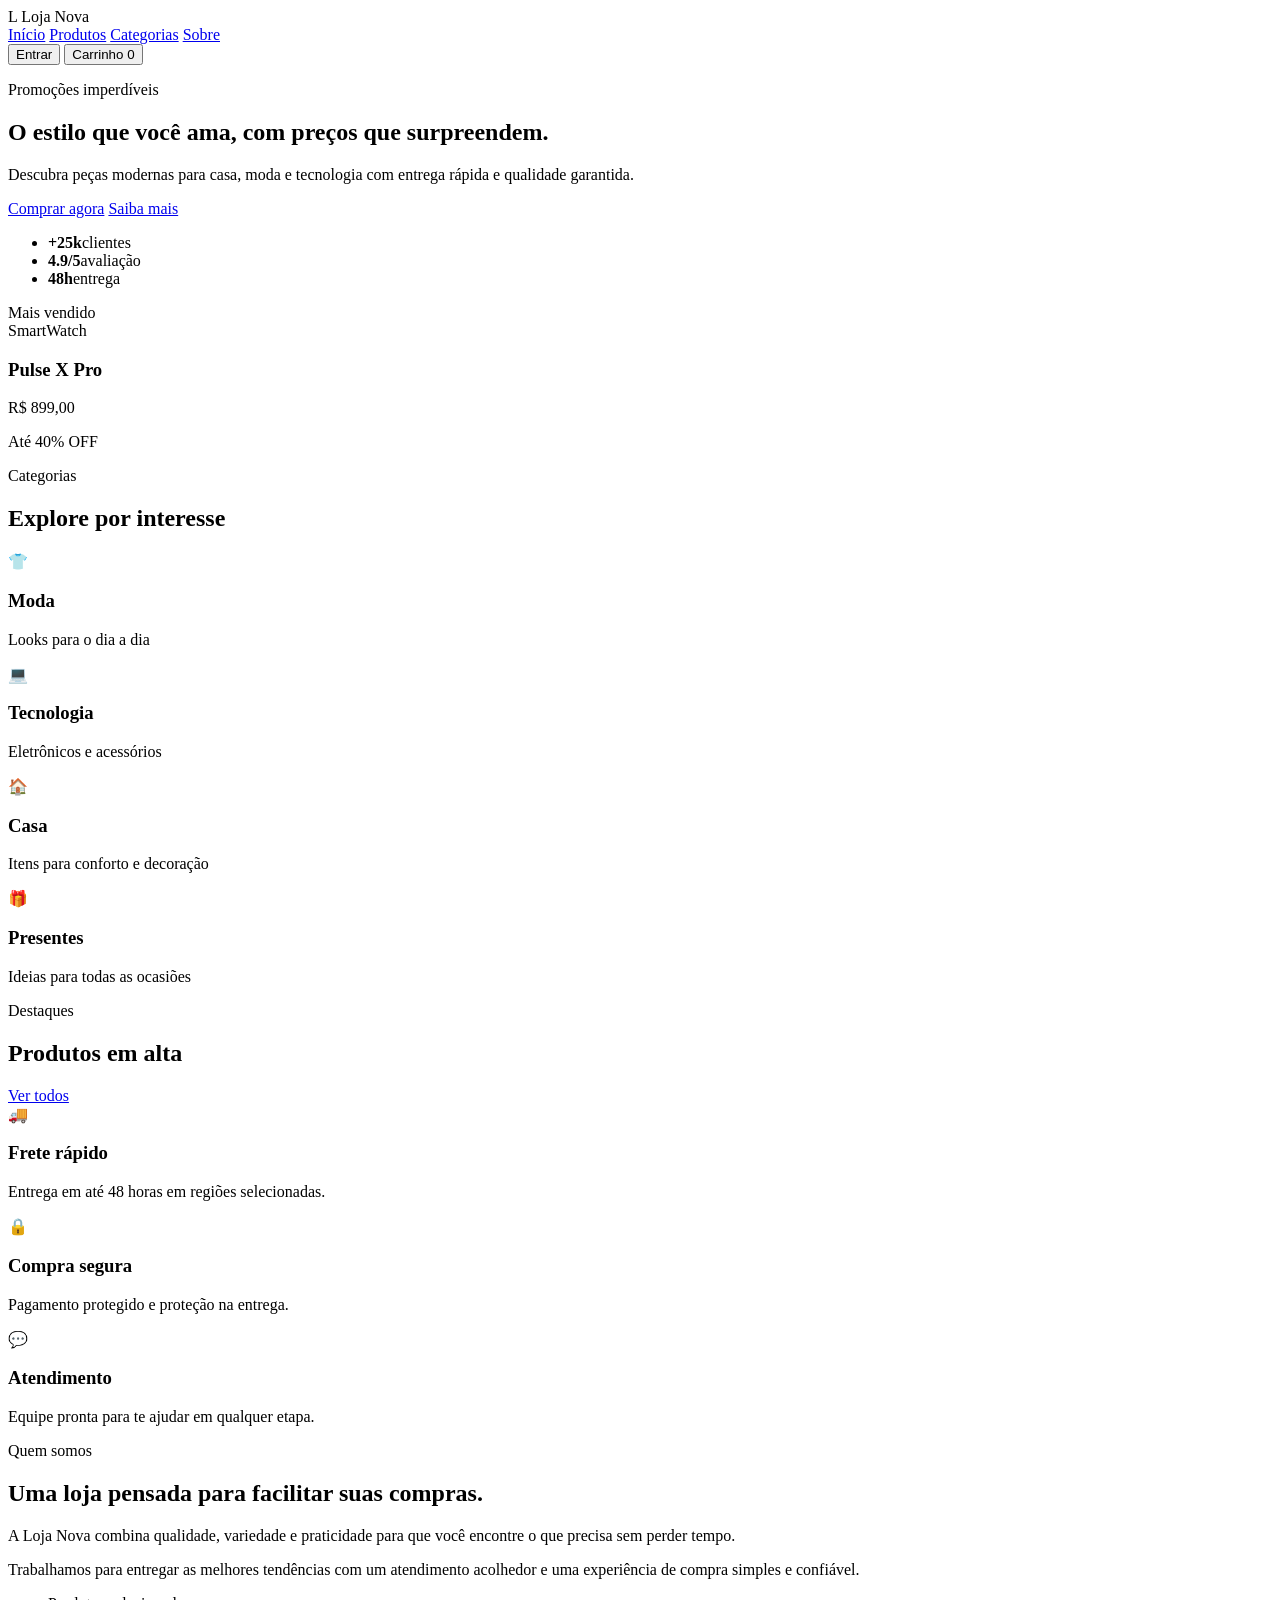
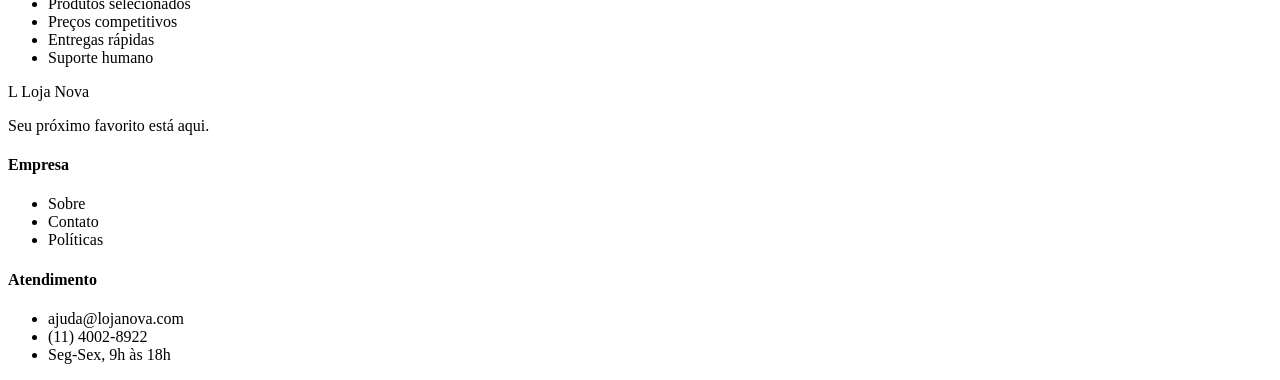
==== index.html @ ff7608ca "Create landing page for the e-commerce store" ====
<!DOCTYPE html>
<html lang="pt-BR">
  <head>
    <meta charset="UTF-8" />
    <meta name="viewport" content="width=device-width, initial-scale=1.0" />
    <title>Loja Nova | Seu estilo, sua escolha</title>
    <meta
      name="description"
      content="Loja Nova: descobertas modernas em moda, tecnologia e casa com entregas rápidas."
    />
    <link rel="preconnect" href="https://fonts.googleapis.com" />
    <link rel="preconnect" href="https://fonts.gstatic.com" crossorigin />
    <link
      href="https://fonts.googleapis.com/css2?family=Inter:wght@400;500;600;700;800&display=swap"
      rel="stylesheet"
    />
    <link rel="stylesheet" href="styles.css" />
  </head>
  <body>
    <header class="topbar">
      <div class="container nav">
        <div class="brand">
          <span class="brand-mark">L</span>
          <span>Loja Nova</span>
        </div>

        <nav class="menu" aria-label="Navegação principal">
          <a href="#inicio">Início</a>
          <a href="#produtos">Produtos</a>
          <a href="#categorias">Categorias</a>
          <a href="#sobre">Sobre</a>
        </nav>

        <div class="actions">
          <button class="ghost-btn">Entrar</button>
          <button class="cart-btn" aria-label="Carrinho de compras">
            Carrinho <span id="cart-count">0</span>
          </button>
        </div>
      </div>
    </header>

    <main>
      <section id="inicio" class="hero">
        <div class="container hero-grid">
          <div class="hero-copy">
            <p class="eyebrow">Promoções imperdíveis</p>
            <h1>O estilo que você ama, com preços que surpreendem.</h1>
            <p class="subtitle">
              Descubra peças modernas para casa, moda e tecnologia com entrega rápida e
              qualidade garantida.
            </p>
            <div class="hero-actions">
              <a class="primary-btn" href="#produtos">Comprar agora</a>
              <a class="secondary-btn" href="#sobre">Saiba mais</a>
            </div>
            <ul class="hero-stats" aria-label="Estatísticas da loja">
              <li><strong>+25k</strong><span>clientes</span></li>
              <li><strong>4.9/5</strong><span>avaliação</span></li>
              <li><strong>48h</strong><span>entrega</span></li>
            </ul>
          </div>

          <div class="hero-visual" aria-label="Produtos em destaque">
            <div class="product-tag tag-top">Mais vendido</div>
            <div class="showcase-card large">
              <div class="product-badge">SmartWatch</div>
              <h3>Pulse X Pro</h3>
              <p>R$ 899,00</p>
            </div>
            <div class="showcase-card small">
              <div class="mini-card">
                <span>Até 40% OFF</span>
              </div>
            </div>
          </div>
        </div>
      </section>

      <section id="categorias" class="categories">
        <div class="container">
          <div class="section-head">
            <p class="eyebrow">Categorias</p>
            <h2>Explore por interesse</h2>
          </div>

          <div class="category-grid">
            <article class="category-item">
              <span class="emoji">👕</span>
              <h3>Moda</h3>
              <p>Looks para o dia a dia</p>
            </article>
            <article class="category-item">
              <span class="emoji">💻</span>
              <h3>Tecnologia</h3>
              <p>Eletrônicos e acessórios</p>
            </article>
            <article class="category-item">
              <span class="emoji">🏠</span>
              <h3>Casa</h3>
              <p>Itens para conforto e decoração</p>
            </article>
            <article class="category-item">
              <span class="emoji">🎁</span>
              <h3>Presentes</h3>
              <p>Ideias para todas as ocasiões</p>
            </article>
          </div>
        </div>
      </section>

      <section id="produtos" class="products">
        <div class="container">
          <div class="section-head row">
            <div>
              <p class="eyebrow">Destaques</p>
              <h2>Produtos em alta</h2>
            </div>
            <a href="#" class="text-link">Ver todos</a>
          </div>

          <div id="product-list" class="product-grid" aria-live="polite"></div>
        </div>
      </section>

      <section class="benefits">
        <div class="container benefit-grid">
          <div class="benefit-box">
            <span>🚚</span>
            <h3>Frete rápido</h3>
            <p>Entrega em até 48 horas em regiões selecionadas.</p>
          </div>
          <div class="benefit-box">
            <span>🔒</span>
            <h3>Compra segura</h3>
            <p>Pagamento protegido e proteção na entrega.</p>
          </div>
          <div class="benefit-box">
            <span>💬</span>
            <h3>Atendimento</h3>
            <p>Equipe pronta para te ajudar em qualquer etapa.</p>
          </div>
        </div>
      </section>

      <section id="sobre" class="about">
        <div class="container about-grid">
          <div class="about-copy">
            <p class="eyebrow">Quem somos</p>
            <h2>Uma loja pensada para facilitar suas compras.</h2>
            <p>
              A Loja Nova combina qualidade, variedade e praticidade para que você encontre o
              que precisa sem perder tempo.
            </p>
            <p>
              Trabalhamos para entregar as melhores tendências com um atendimento acolhedor e
              uma experiência de compra simples e confiável.
            </p>
          </div>

          <div class="about-panel">
            <ul>
              <li>Produtos selecionados</li>
              <li>Preços competitivos</li>
              <li>Entregas rápidas</li>
              <li>Suporte humano</li>
            </ul>
          </div>
        </div>
      </section>
    </main>

    <footer class="footer">
      <div class="container footer-grid">
        <div>
          <div class="brand footer-brand">
            <span class="brand-mark">L</span>
            <span>Loja Nova</span>
          </div>
          <p>Seu próximo favorito está aqui.</p>
        </div>

        <div>
          <h4>Empresa</h4>
          <ul>
            <li>Sobre</li>
            <li>Contato</li>
            <li>Políticas</li>
          </ul>
        </div>

        <div>
          <h4>Atendimento</h4>
          <ul>
            <li>ajuda@lojanova.com</li>
            <li>(11) 4002-8922</li>
            <li>Seg-Sex, 9h às 18h</li>
          </ul>
        </div>
      </div>
    </footer>

    <script src="script.js"></script>
  </body>
</html>
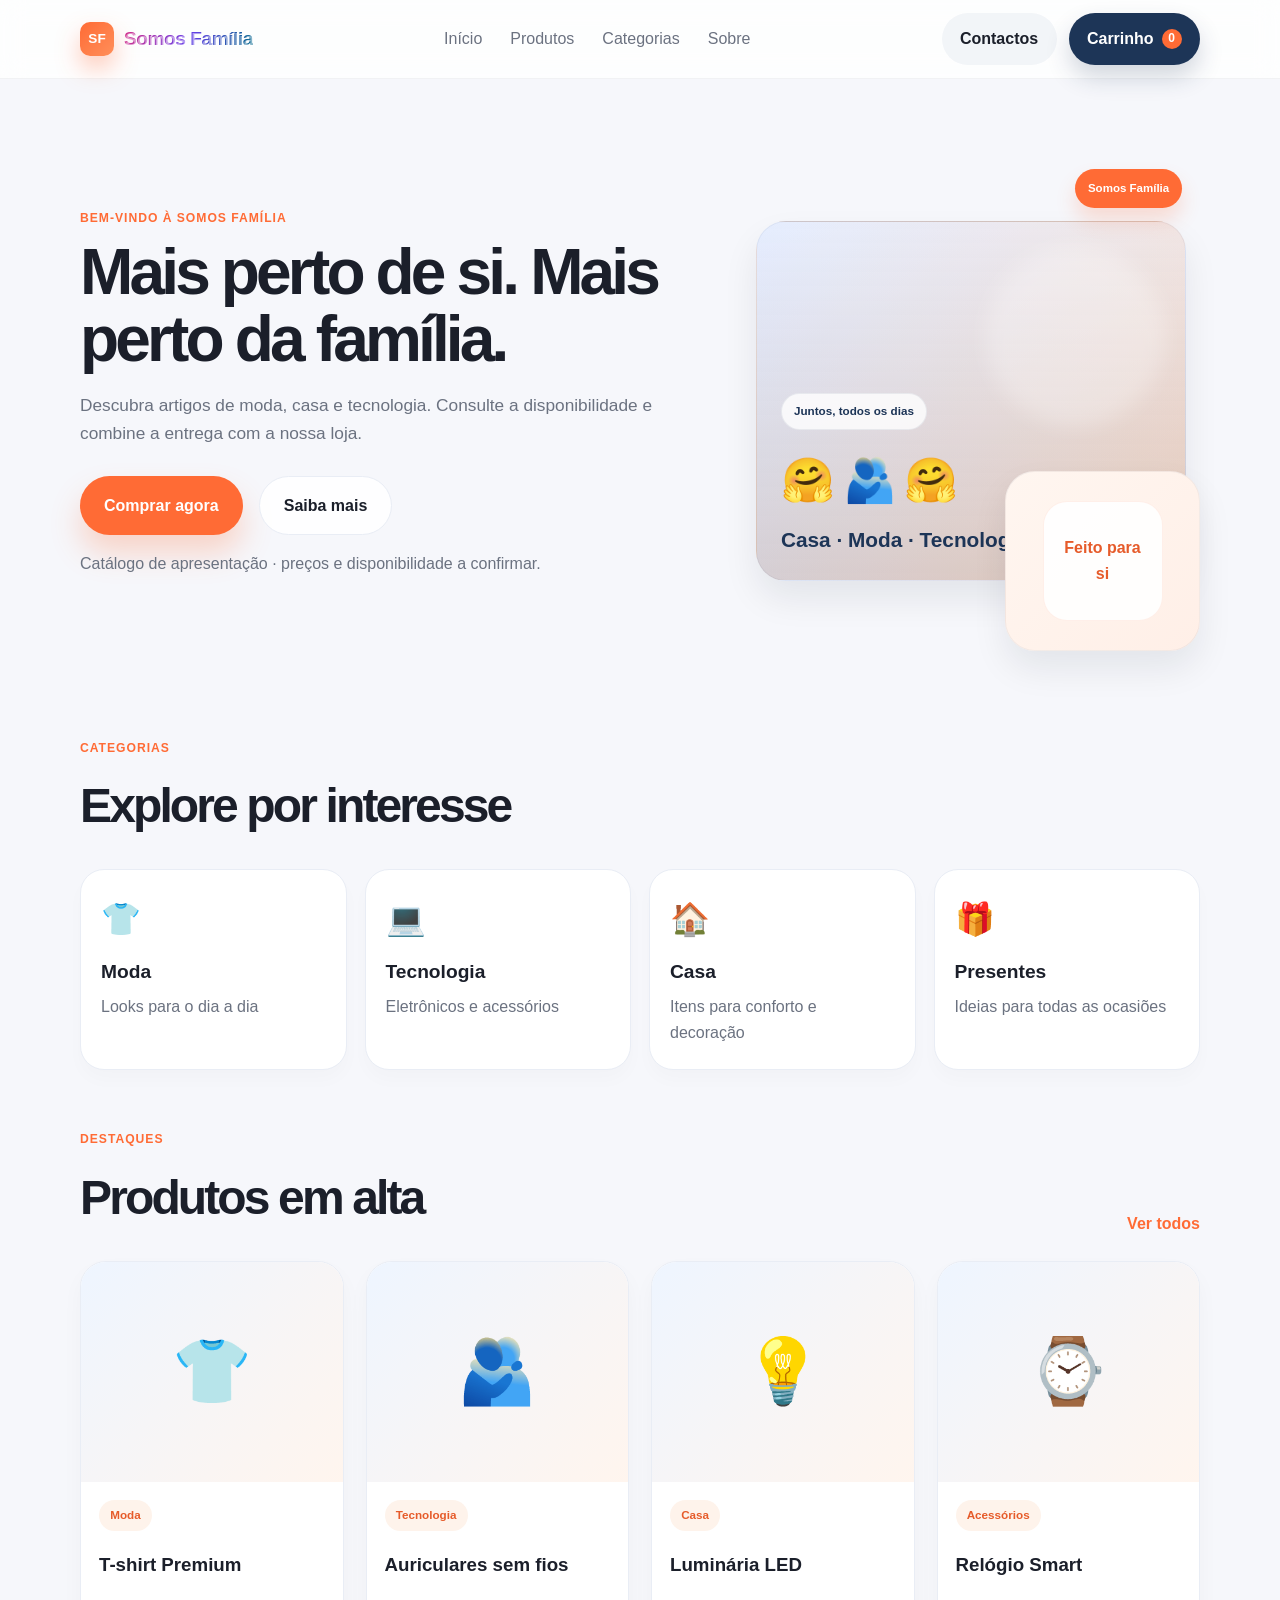
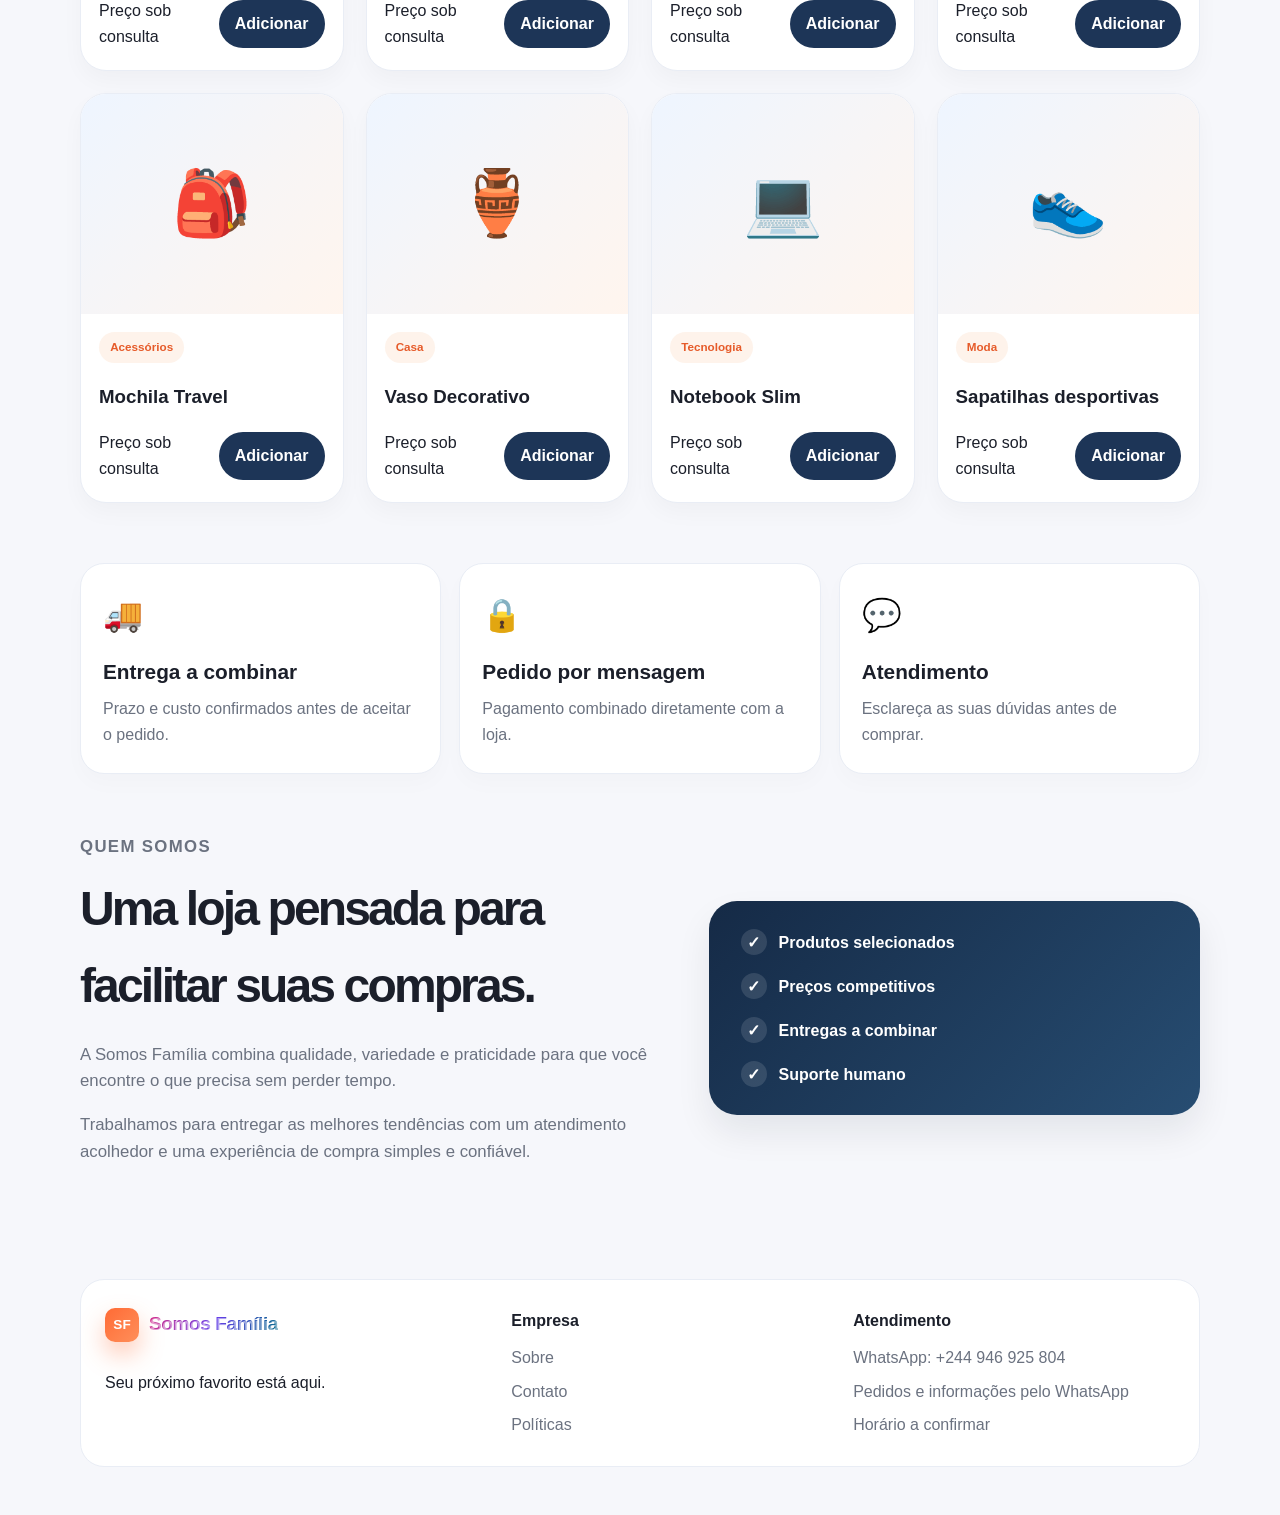
==== commit d61bf657: "Add files via upload" ====
--- a/index.html
+++ b/index.html
@@ -1,12 +1,12 @@
 <!DOCTYPE html>
-<html lang="pt-BR">
+<html lang="pt-AO">
   <head>
     <meta charset="UTF-8" />
     <meta name="viewport" content="width=device-width, initial-scale=1.0" />
-    <title>Loja Nova | Seu estilo, sua escolha</title>
+    <title>Somos Família | Seu estilo, sua escolha</title>
     <meta
       name="description"
-      content="Loja Nova: descobertas modernas em moda, tecnologia e casa com entregas rápidas."
+      content="Somos Família: descobertas modernas em moda, tecnologia e casa com entregas rápidas."
     />
     <link rel="preconnect" href="https://fonts.googleapis.com" />
     <link rel="preconnect" href="https://fonts.gstatic.com" crossorigin />
@@ -20,8 +20,8 @@
     <header class="topbar">
       <div class="container nav">
         <div class="brand">
-          <span class="brand-mark">L</span>
-          <span>Loja Nova</span>
+          <span class="brand-mark">SF</span>
+          <span>Somos Família</span>
         </div>
 
         <nav class="menu" aria-label="Navegação principal">
@@ -32,10 +32,10 @@
         </nav>
 
         <div class="actions">
-          <button class="ghost-btn">Entrar</button>
-          <button class="cart-btn" aria-label="Carrinho de compras">
+          <a class="ghost-btn" href="index.html#sobre">Contactos</a>
+          <a href="cart.html" class="cart-btn" aria-label="Carrinho de compras">
             Carrinho <span id="cart-count">0</span>
-          </button>
+          </a>
         </div>
       </div>
     </header>
@@ -44,33 +44,28 @@
       <section id="inicio" class="hero">
         <div class="container hero-grid">
           <div class="hero-copy">
-            <p class="eyebrow">Promoções imperdíveis</p>
-            <h1>O estilo que você ama, com preços que surpreendem.</h1>
+            <p class="eyebrow">Bem-vindo à Somos Família</p>
+            <h1>Mais perto de si. Mais perto da família.</h1>
             <p class="subtitle">
-              Descubra peças modernas para casa, moda e tecnologia com entrega rápida e
-              qualidade garantida.
+              Descubra artigos de moda, casa e tecnologia. Consulte a disponibilidade e combine a entrega com a nossa loja.
             </p>
             <div class="hero-actions">
               <a class="primary-btn" href="#produtos">Comprar agora</a>
               <a class="secondary-btn" href="#sobre">Saiba mais</a>
             </div>
-            <ul class="hero-stats" aria-label="Estatísticas da loja">
-              <li><strong>+25k</strong><span>clientes</span></li>
-              <li><strong>4.9/5</strong><span>avaliação</span></li>
-              <li><strong>48h</strong><span>entrega</span></li>
-            </ul>
+            <p class="catalog-note">Catálogo de apresentação · preços e disponibilidade a confirmar.</p>
           </div>
 
           <div class="hero-visual" aria-label="Produtos em destaque">
-            <div class="product-tag tag-top">Mais vendido</div>
+            <div class="product-tag tag-top">Somos Família</div>
             <div class="showcase-card large">
-              <div class="product-badge">SmartWatch</div>
-              <h3>Pulse X Pro</h3>
-              <p>R$ 899,00</p>
+              <div class="product-badge">Juntos, todos os dias</div>
+              <h3>🤗 🫂 🤗</h3>
+              <p>Casa · Moda · Tecnologia</p>
             </div>
             <div class="showcase-card small">
               <div class="mini-card">
-                <span>Até 40% OFF</span>
+                <span>Feito para si</span>
               </div>
             </div>
           </div>
@@ -116,7 +111,7 @@
               <p class="eyebrow">Destaques</p>
               <h2>Produtos em alta</h2>
             </div>
-            <a href="#" class="text-link">Ver todos</a>
+            <a href="#produtos" class="text-link">Ver todos</a>
           </div>
 
           <div id="product-list" class="product-grid" aria-live="polite"></div>
@@ -127,18 +122,18 @@
         <div class="container benefit-grid">
           <div class="benefit-box">
             <span>🚚</span>
-            <h3>Frete rápido</h3>
-            <p>Entrega em até 48 horas em regiões selecionadas.</p>
+            <h3>Entrega a combinar</h3>
+            <p>Prazo e custo confirmados antes de aceitar o pedido.</p>
           </div>
           <div class="benefit-box">
             <span>🔒</span>
-            <h3>Compra segura</h3>
-            <p>Pagamento protegido e proteção na entrega.</p>
+            <h3>Pedido por mensagem</h3>
+            <p>Pagamento combinado diretamente com a loja.</p>
           </div>
           <div class="benefit-box">
             <span>💬</span>
             <h3>Atendimento</h3>
-            <p>Equipe pronta para te ajudar em qualquer etapa.</p>
+            <p>Esclareça as suas dúvidas antes de comprar.</p>
           </div>
         </div>
       </section>
@@ -149,7 +144,7 @@
             <p class="eyebrow">Quem somos</p>
             <h2>Uma loja pensada para facilitar suas compras.</h2>
             <p>
-              A Loja Nova combina qualidade, variedade e praticidade para que você encontre o
+              A Somos Família combina qualidade, variedade e praticidade para que você encontre o
               que precisa sem perder tempo.
             </p>
             <p>
@@ -162,7 +157,7 @@
             <ul>
               <li>Produtos selecionados</li>
               <li>Preços competitivos</li>
-              <li>Entregas rápidas</li>
+              <li>Entregas a combinar</li>
               <li>Suporte humano</li>
             </ul>
           </div>
@@ -174,8 +169,8 @@
       <div class="container footer-grid">
         <div>
           <div class="brand footer-brand">
-            <span class="brand-mark">L</span>
-            <span>Loja Nova</span>
+            <span class="brand-mark">SF</span>
+            <span>Somos Família</span>
           </div>
           <p>Seu próximo favorito está aqui.</p>
         </div>
@@ -192,14 +187,15 @@
         <div>
           <h4>Atendimento</h4>
           <ul>
-            <li>ajuda@lojanova.com</li>
-            <li>(11) 4002-8922</li>
-            <li>Seg-Sex, 9h às 18h</li>
+            <li><a href="https://wa.me/244946925804" target="_blank" rel="noopener">WhatsApp: +244 946 925 804</a></li>
+            <li>Pedidos e informações pelo WhatsApp</li>
+            <li>Horário a confirmar</li>
           </ul>
         </div>
       </div>
     </footer>
 
+    <script src="catalog.js"></script><script src="store.js"></script>
     <script src="script.js"></script>
   </body>
 </html>
--- a/styles.css
+++ b/styles.css
@@ -0,0 +1,886 @@
+:root {
+  --bg: #f6f7fb;
+  --bg-strong: #fff;
+  --primary: #ff6b35;
+  --primary-dark: #e65b2a;
+  --accent: #1d3557;
+  --accent-soft: #2a4d73;
+  --text: #1b1f2a;
+  --muted: #6b7280;
+  --line: #e9edf5;
+  --shadow: 0 18px 35px rgba(17, 24, 39, 0.08);
+}
+
+* {
+  box-sizing: border-box;
+}
+
+html {
+  scroll-behavior: smooth;
+}
+
+body {
+  margin: 0;
+  font-family: "Inter", sans-serif;
+  background: var(--bg);
+  color: var(--text);
+  line-height: 1.6;
+}
+
+a {
+  text-decoration: none;
+  color: inherit;
+}
+
+img {
+  max-width: 100%;
+  display: block;
+}
+
+button {
+  font: inherit;
+  cursor: pointer;
+}
+
+.container {
+  width: min(1120px, calc(100% - 32px));
+  margin: 0 auto;
+}
+
+.topbar {
+  position: sticky;
+  top: 0;
+  z-index: 20;
+  background: rgba(255, 255, 255, 0.8);
+  backdrop-filter: blur(12px);
+  border-bottom: 1px solid rgba(17, 24, 39, 0.05);
+}
+
+.nav {
+  display: flex;
+  align-items: center;
+  justify-content: space-between;
+  min-height: 78px;
+  gap: 20px;
+}
+
+.brand {
+  display: inline-flex;
+  align-items: center;
+  gap: 10px;
+  font-weight: 800;
+  font-size: 1.2rem;
+}
+
+.brand-mark {
+  display: inline-flex;
+  align-items: center;
+  justify-content: center;
+  width: 34px;
+  height: 34px;
+  border-radius: 10px;
+  background: linear-gradient(135deg, var(--primary), #ff8f5a);
+  color: white;
+  box-shadow: 0 12px 25px rgba(255, 107, 53, 0.35);
+}
+
+.menu {
+  display: flex;
+  align-items: center;
+  gap: 28px;
+  font-weight: 500;
+  color: var(--muted);
+}
+
+.menu a {
+  transition: color 0.2s ease;
+}
+
+.menu a:hover {
+  color: var(--text);
+}
+
+.actions {
+  display: flex;
+  align-items: center;
+  gap: 12px;
+}
+
+.ghost-btn,
+.primary-btn,
+.secondary-btn,
+.cart-btn {
+  border: none;
+  border-radius: 999px;
+  transition: transform 0.2s ease, box-shadow 0.2s ease, background 0.2s ease;
+}
+
+.ghost-btn,
+.cart-btn {
+  padding: 0.82rem 1.15rem;
+  font-weight: 600;
+}
+
+.ghost-btn {
+  background: #f2f5f8;
+  color: var(--text);
+}
+
+.cart-btn {
+  background: var(--accent);
+  color: white;
+  box-shadow: 0 12px 25px rgba(29, 53, 87, 0.2);
+  display: inline-flex;
+  align-items: center;
+  gap: 8px;
+}
+
+#cart-count {
+  display: inline-flex;
+  align-items: center;
+  justify-content: center;
+  min-width: 20px;
+  height: 20px;
+  background: var(--primary);
+  border-radius: 50%;
+  font-size: 0.75rem;
+  font-weight: 700;
+}
+
+.primary-btn,
+.secondary-btn {
+  display: inline-flex;
+  align-items: center;
+  justify-content: center;
+  padding: 1rem 1.5rem;
+  font-weight: 700;
+}
+
+.primary-btn {
+  background: var(--primary);
+  color: white;
+  box-shadow: 0 18px 30px rgba(255, 107, 53, 0.25);
+}
+
+.primary-btn.full-width {
+  width: 100%;
+}
+
+.secondary-btn {
+  background: rgba(255, 255, 255, 0.9);
+  color: var(--text);
+  border: 1px solid var(--line);
+}
+
+.secondary-btn.full-width {
+  width: 100%;
+}
+
+.ghost-btn:hover,
+.primary-btn:hover,
+.secondary-btn:hover,
+.cart-btn:hover {
+  transform: translateY(-1px);
+}
+
+.hero {
+  padding: 72px 0 48px;
+}
+
+.hero-grid {
+  display: grid;
+  grid-template-columns: 1.15fr 0.85fr;
+  gap: 42px;
+  align-items: center;
+}
+
+.eyebrow {
+  margin: 0 0 10px;
+  text-transform: uppercase;
+  letter-spacing: 0.08em;
+  font-size: 0.76rem;
+  font-weight: 800;
+  color: var(--primary);
+}
+
+.hero-copy h1 {
+  margin: 0;
+  font-size: clamp(2.5rem, 5vw, 4.6rem);
+  line-height: 1.06;
+  letter-spacing: -0.06em;
+}
+
+.subtitle {
+  margin: 18px 0 0;
+  max-width: 600px;
+  font-size: 1.08rem;
+  color: var(--muted);
+}
+
+.hero-actions {
+  display: flex;
+  flex-wrap: wrap;
+  gap: 16px;
+  margin-top: 28px;
+}
+
+.hero-stats {
+  list-style: none;
+  display: flex;
+  flex-wrap: wrap;
+  gap: 22px;
+  margin: 28px 0 0;
+  padding: 0;
+}
+
+.hero-stats li {
+  display: flex;
+  flex-direction: column;
+  gap: 4px;
+}
+
+.hero-stats strong {
+  font-size: 1.4rem;
+}
+
+.hero-stats span {
+  color: var(--muted);
+}
+
+.hero-visual {
+  position: relative;
+  min-height: 500px;
+  display: grid;
+  place-items: center;
+}
+
+.showcase-card {
+  position: relative;
+  background: linear-gradient(135deg, #ffffff 0%, #eef4ff 100%);
+  border: 1px solid rgba(29, 53, 87, 0.05);
+  border-radius: 30px;
+  box-shadow: var(--shadow);
+}
+
+.showcase-card.large {
+  width: min(100%, 430px);
+  min-height: 360px;
+  padding: 24px;
+  display: flex;
+  flex-direction: column;
+  justify-content: flex-end;
+  background:
+    linear-gradient(180deg, rgba(255,255,255,0.2), rgba(24, 39, 64, 0.1)),
+    linear-gradient(135deg, #dfe9ff 0%, #f9d8c3 100%);
+}
+
+.showcase-card.large::before {
+  content: "";
+  position: absolute;
+  inset: 24px 20px auto auto;
+  width: 180px;
+  height: 180px;
+  border-radius: 50%;
+  background: rgba(255, 255, 255, 0.28);
+  filter: blur(10px);
+}
+
+.product-badge {
+  display: inline-flex;
+  align-self: flex-start;
+  background: rgba(255, 255, 255, 0.8);
+  color: var(--accent);
+  padding: 8px 12px;
+  border-radius: 999px;
+  font-size: 0.73rem;
+  font-weight: 700;
+  border: 1px solid rgba(29, 53, 87, 0.08);
+}
+
+.showcase-card h3 {
+  margin: 16px 0 8px;
+  font-size: clamp(2rem, 4vw, 2.7rem);
+  letter-spacing: -0.05em;
+}
+
+.showcase-card p {
+  margin: 0;
+  font-size: 1.3rem;
+  font-weight: 700;
+  color: var(--accent);
+}
+
+.showcase-card.small {
+  position: absolute;
+  right: 0;
+  bottom: 0;
+  width: 195px;
+  height: 180px;
+  display: grid;
+  place-items: center;
+  background: linear-gradient(135deg, #fff6f0 0%, #ffefe7 100%);
+}
+
+.mini-card {
+  width: 120px;
+  height: 120px;
+  display: flex;
+  align-items: center;
+  justify-content: center;
+  text-align: center;
+  padding: 12px;
+  border-radius: 24px;
+  background: rgba(255, 255, 255, 0.9);
+  border: 1px solid rgba(255, 107, 53, 0.1);
+  font-weight: 800;
+  color: var(--primary-dark);
+}
+
+.product-tag {
+  position: absolute;
+  top: 18px;
+  right: 18px;
+  z-index: 2;
+  background: var(--primary);
+  color: white;
+  border-radius: 999px;
+  padding: 0.65rem 0.8rem;
+  font-size: 0.72rem;
+  font-weight: 700;
+  box-shadow: 0 12px 20px rgba(255, 107, 53, 0.2);
+}
+
+.categories,
+.products,
+.benefits,
+.about {
+  padding: 40px 0 20px;
+}
+
+.section-head {
+  margin-bottom: 24px;
+}
+
+.section-head h2 {
+  margin: 0;
+  font-size: clamp(2rem, 4vw, 3rem);
+  letter-spacing: -0.06em;
+}
+
+.row {
+  display: flex;
+  justify-content: space-between;
+  align-items: end;
+  gap: 12px;
+}
+
+.text-link {
+  color: var(--primary);
+  font-weight: 700;
+}
+
+.category-grid {
+  display: grid;
+  grid-template-columns: repeat(4, minmax(0, 1fr));
+  gap: 18px;
+}
+
+.category-item {
+  background: white;
+  border: 1px solid var(--line);
+  border-radius: 24px;
+  padding: 24px 20px;
+  box-shadow: 0 10px 18px rgba(15, 23, 42, 0.02);
+}
+
+.category-item .emoji {
+  font-size: 2rem;
+}
+
+.category-item h3 {
+  margin: 12px 0 6px;
+  font-size: 1.2rem;
+}
+
+.category-item p {
+  margin: 0;
+  color: var(--muted);
+}
+
+.product-grid {
+  display: grid;
+  grid-template-columns: repeat(4, minmax(0, 1fr));
+  gap: 22px;
+}
+
+.product-card {
+  background: white;
+  border: 1px solid var(--line);
+  border-radius: 26px;
+  overflow: hidden;
+  box-shadow: 0 10px 22px rgba(15, 23, 42, 0.03);
+  transition: transform 0.2s ease, box-shadow 0.2s ease;
+}
+
+.product-card:hover {
+  transform: translateY(-2px);
+  box-shadow: 0 18px 35px rgba(15, 23, 42, 0.08);
+}
+
+.product-image {
+  height: 220px;
+  display: grid;
+  place-items: center;
+  font-size: 4rem;
+  background: linear-gradient(135deg, #eef5ff, #fff5ee);
+}
+
+.product-body {
+  padding: 18px 18px 20px;
+}
+
+.product-label {
+  display: inline-block;
+  background: #fef3eb;
+  color: var(--primary-dark);
+  border-radius: 999px;
+  padding: 0.4rem 0.7rem;
+  font-size: 0.73rem;
+  font-weight: 700;
+}
+
+.product-name {
+  margin: 12px 0 6px;
+  font-size: 1.15rem;
+  font-weight: 700;
+}
+
+.product-meta {
+  display: flex;
+  align-items: center;
+  justify-content: space-between;
+  gap: 12px;
+  margin-top: 18px;
+}
+
+.product-price {
+  font-size: 1.35rem;
+  font-weight: 800;
+  color: var(--accent);
+}
+
+.add-btn {
+  border: none;
+  background: var(--accent);
+  color: white;
+  border-radius: 999px;
+  padding: 0.7rem 1rem;
+  font-weight: 700;
+  transition: background 0.2s ease;
+}
+
+.add-btn:hover {
+  background: var(--accent-soft);
+}
+
+.add-btn:disabled {
+  opacity: 0.7;
+  cursor: not-allowed;
+}
+
+.benefit-grid {
+  display: grid;
+  grid-template-columns: repeat(3, minmax(0, 1fr));
+  gap: 18px;
+}
+
+.benefit-box {
+  background: white;
+  border-radius: 24px;
+  border: 1px solid var(--line);
+  padding: 26px 22px;
+  box-shadow: 0 10px 22px rgba(15, 23, 42, 0.02);
+}
+
+.benefit-box span {
+  font-size: 2rem;
+}
+
+.benefit-box h3 {
+  margin: 14px 0 8px;
+  font-size: 1.3rem;
+}
+
+.benefit-box p {
+  margin: 0;
+  color: var(--muted);
+}
+
+.about-grid {
+  display: grid;
+  grid-template-columns: 1.1fr 0.9fr;
+  gap: 28px;
+  align-items: center;
+}
+
+.about-copy h2 {
+  margin: 0;
+  font-size: clamp(2rem, 4vw, 3rem);
+  letter-spacing: -0.06em;
+}
+
+.about-copy p {
+  color: var(--muted);
+  font-size: 1.05rem;
+}
+
+.about-panel {
+  background: linear-gradient(135deg, #152a46, #274d72);
+  color: white;
+  border-radius: 28px;
+  padding: 28px 32px;
+  box-shadow: var(--shadow);
+}
+
+.about-panel ul {
+  list-style: none;
+  margin: 0;
+  padding: 0;
+  display: grid;
+  gap: 18px;
+  font-weight: 600;
+}
+
+.about-panel li {
+  display: flex;
+  align-items: center;
+  gap: 12px;
+}
+
+.about-panel li::before {
+  content: "✓";
+  display: inline-flex;
+  align-items: center;
+  justify-content: center;
+  width: 26px;
+  height: 26px;
+  background: rgba(255, 255, 255, 0.12);
+  border-radius: 50%;
+}
+
+.cart-section {
+  padding: 40px 0;
+}
+
+.cart-section h1 {
+  font-size: 2.5rem;
+  margin-bottom: 28px;
+}
+
+.cart-layout {
+  display: grid;
+  grid-template-columns: 1.6fr 1fr;
+  gap: 28px;
+}
+
+.cart-items-container {
+  background: white;
+  border-radius: 24px;
+  border: 1px solid var(--line);
+  padding: 24px;
+}
+
+.cart-items {
+  display: flex;
+  flex-direction: column;
+  gap: 18px;
+}
+
+.empty-state {
+  text-align: center;
+  padding: 60px 20px;
+}
+
+.empty-state h2 {
+  margin: 16px 0 8px;
+  font-size: 1.8rem;
+}
+
+.empty-state p {
+  color: var(--muted);
+  margin-bottom: 20px;
+}
+
+.cart-item {
+  display: grid;
+  grid-template-columns: 80px 1fr;
+  gap: 16px;
+  padding: 16px;
+  background: #f9fafb;
+  border-radius: 16px;
+}
+
+.cart-item-visual {
+  display: grid;
+  place-items: center;
+  font-size: 2.5rem;
+  height: 80px;
+}
+
+.cart-item-content {
+  display: flex;
+  flex-direction: column;
+  justify-content: space-between;
+}
+
+.cart-item-top {
+  display: flex;
+  justify-content: space-between;
+  align-items: flex-start;
+  gap: 12px;
+}
+
+.cart-item-top h3 {
+  margin: 0;
+  font-size: 1.1rem;
+}
+
+.remove-btn {
+  background: none;
+  border: none;
+  color: var(--muted);
+  font-weight: 600;
+  cursor: pointer;
+  font-size: 0.9rem;
+  transition: color 0.2s ease;
+}
+
+.remove-btn:hover {
+  color: var(--primary-dark);
+}
+
+.cart-item-bottom {
+  display: flex;
+  justify-content: space-between;
+  align-items: center;
+  gap: 16px;
+}
+
+.qty-control {
+  display: flex;
+  align-items: center;
+  gap: 8px;
+  background: white;
+  border: 1px solid var(--line);
+  border-radius: 999px;
+  padding: 4px 8px;
+}
+
+.qty-btn {
+  width: 28px;
+  height: 28px;
+  border: none;
+  background: none;
+  font-weight: 700;
+  cursor: pointer;
+  transition: color 0.2s ease;
+}
+
+.qty-btn:hover {
+  color: var(--primary);
+}
+
+.cart-summary {
+  display: flex;
+  flex-direction: column;
+  gap: 16px;
+}
+
+.summary-box {
+  background: white;
+  border-radius: 24px;
+  border: 1px solid var(--line);
+  padding: 24px;
+}
+
+.summary-box h3 {
+  margin: 0 0 18px;
+  font-size: 1.3rem;
+}
+
+.summary-item {
+  display: flex;
+  justify-content: space-between;
+  margin-bottom: 12px;
+  font-size: 0.95rem;
+}
+
+.summary-item.discount span:last-child {
+  color: var(--primary);
+  font-weight: 700;
+}
+
+.summary-box hr {
+  margin: 16px 0;
+  border: none;
+  border-top: 1px solid var(--line);
+}
+
+.summary-total {
+  display: flex;
+  justify-content: space-between;
+  font-size: 1.3rem;
+  font-weight: 800;
+  margin-bottom: 18px;
+}
+
+.promo-section {
+  margin-top: 18px;
+  padding-top: 18px;
+  border-top: 1px solid var(--line);
+}
+
+.promo-section label {
+  display: block;
+  font-weight: 600;
+  margin-bottom: 8px;
+  font-size: 0.9rem;
+}
+
+.promo-input {
+  display: flex;
+  gap: 8px;
+}
+
+.promo-input input {
+  flex: 1;
+  border: 1px solid var(--line);
+  border-radius: 8px;
+  padding: 10px 12px;
+  font-family: inherit;
+}
+
+.promo-input button {
+  background: var(--accent);
+  color: white;
+  border: none;
+  border-radius: 8px;
+  padding: 10px 16px;
+  font-weight: 600;
+  cursor: pointer;
+  transition: background 0.2s ease;
+}
+
+.promo-input button:hover {
+  background: var(--accent-soft);
+}
+
+.benefits-mini {
+  display: grid;
+  grid-template-columns: repeat(3, minmax(0, 1fr));
+  gap: 12px;
+  background: white;
+  border-radius: 16px;
+  border: 1px solid var(--line);
+  padding: 16px;
+}
+
+.benefit-mini {
+  text-align: center;
+}
+
+.benefit-mini span {
+  font-size: 1.8rem;
+}
+
+.benefit-mini p {
+  margin: 8px 0 0;
+  font-size: 0.75rem;
+  color: var(--muted);
+}
+
+.footer {
+  padding: 36px 0 48px;
+  margin-top: 40px;
+}
+
+.footer-grid {
+  display: grid;
+  grid-template-columns: 1.2fr 1fr 1fr;
+  gap: 20px;
+  background: #fff;
+  border: 1px solid var(--line);
+  border-radius: 24px;
+  padding: 28px 24px;
+}
+
+.footer-brand {
+  margin-bottom: 12px;
+}
+
+.footer h4 {
+  margin: 0 0 12px;
+}
+
+.footer ul {
+  list-style: none;
+  padding: 0;
+  margin: 0;
+  color: var(--muted);
+  display: grid;
+  gap: 8px;
+}
+
+@media (max-width: 980px) {
+  .hero-grid,
+  .about-grid,
+  .footer-grid,
+  .cart-layout {
+    grid-template-columns: 1fr;
+  }
+
+  .category-grid,
+  .product-grid,
+  .benefit-grid {
+    grid-template-columns: repeat(2, minmax(0, 1fr));
+  }
+
+  .menu {
+    display: none;
+  }
+}
+
+@media (max-width: 620px) {
+  .actions {
+    display: none;
+  }
+
+  .hero {
+    padding-top: 42px;
+  }
+
+  .category-grid,
+  .product-grid,
+  .benefit-grid {
+    grid-template-columns: 1fr;
+  }
+
+  .hero-copy h1 {
+    letter-spacing: -0.04em;
+  }
+
+  .showcase-card.large {
+    min-height: 300px;
+  }
+
+  .showcase-card.small {
+    width: 145px;
+    height: 138px;
+  }
+
+  .benefits-mini {
+    grid-template-columns: 1fr;
+  }
+}
+
+.brand>span:last-child,.brand[href] {font-weight:900; background:linear-gradient(110deg,#d72984,#673ee8,#006c89);background-clip:text;color:transparent;letter-spacing:-.5px;text-shadow:1px 1px 0 #ffffff80;} .brand-mark{font-size:.85rem;} .catalog-note{color:var(--muted);} [hidden]{display:none!important;} #order-form{display:grid;gap:16px;max-width:600px;margin:24px 0;} #order-form input,textarea{display:block;width:100%;padding:12px;border:1px solid var(--line);border-radius:12px;font:inherit;} #order-message{max-width:720px;margin:12px 0 24px;} @media(max-width:600px){.nav{flex-wrap:wrap;gap:12px}.brand{font-size:1rem}.actions{gap:8px}.hero-copy h1{font-size:2.4rem}.product-meta{flex-wrap:wrap;gap:8px}.add-btn{min-height:44px}}
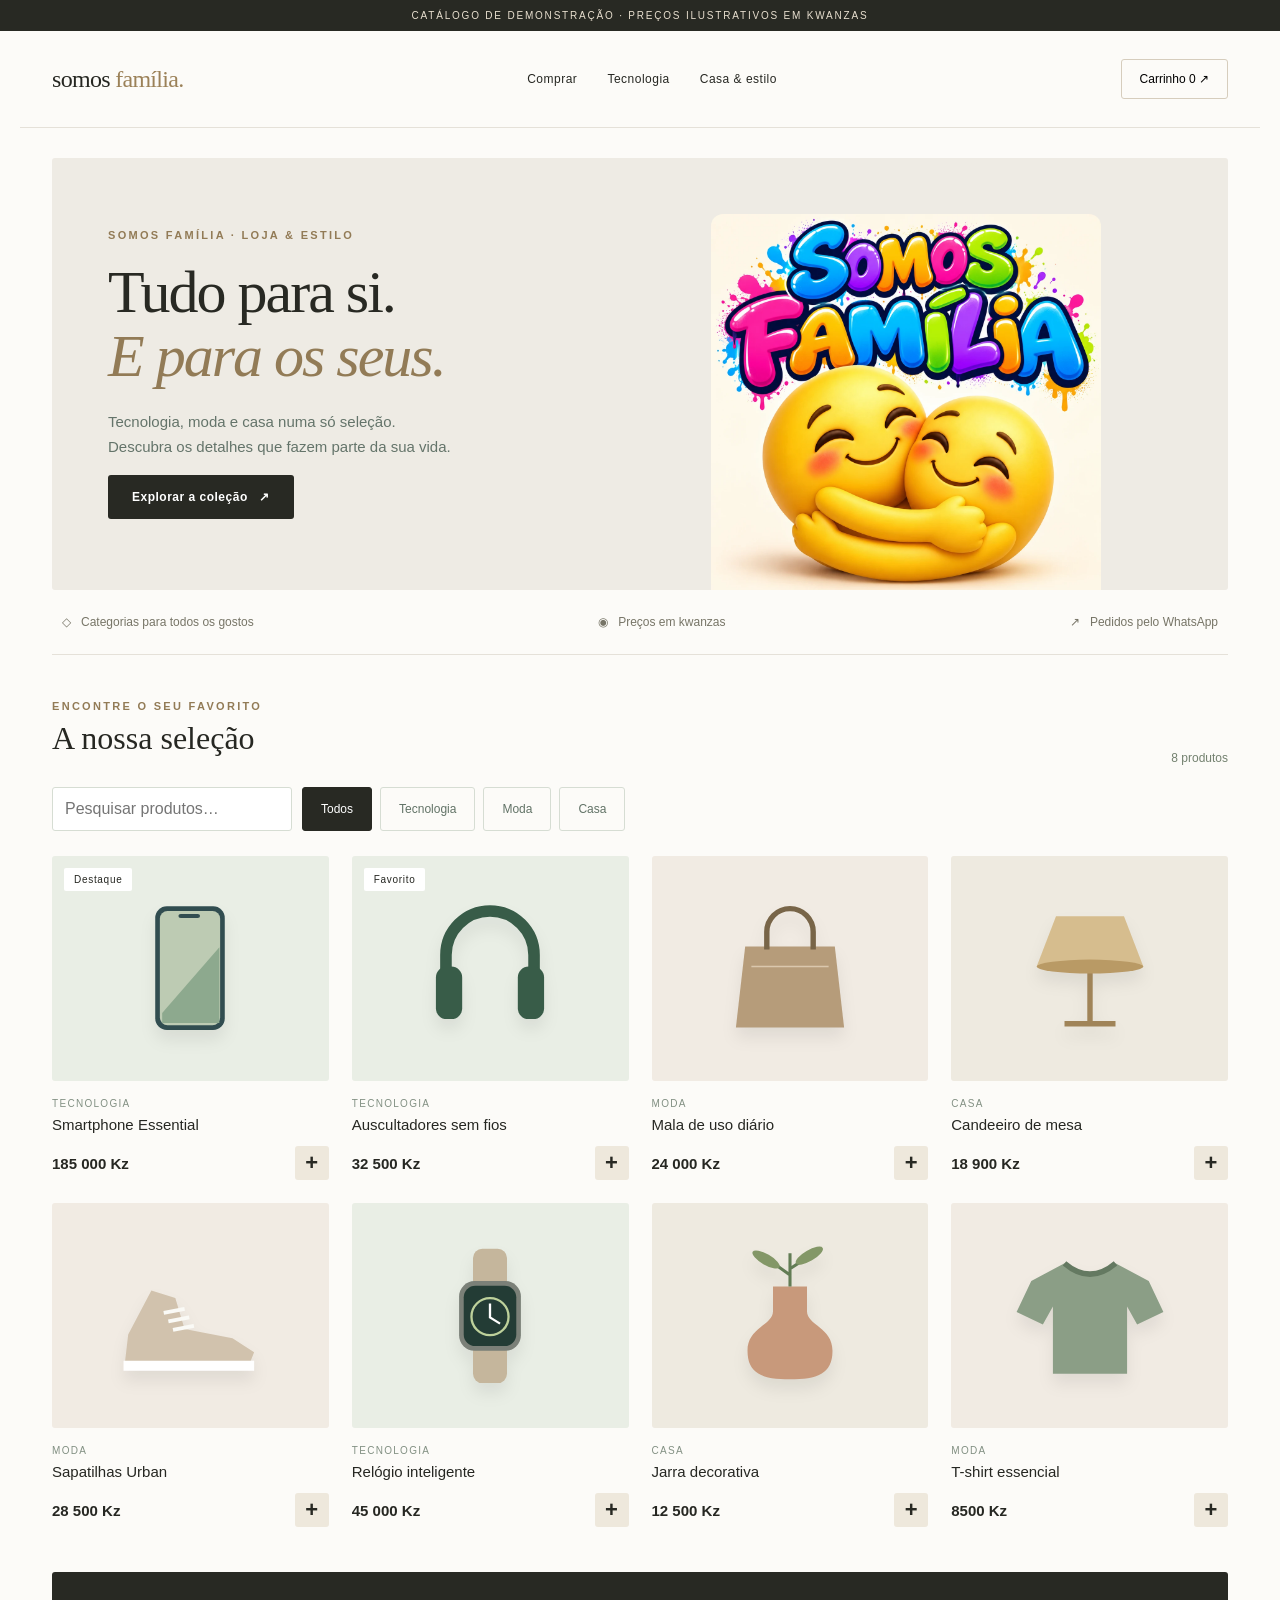
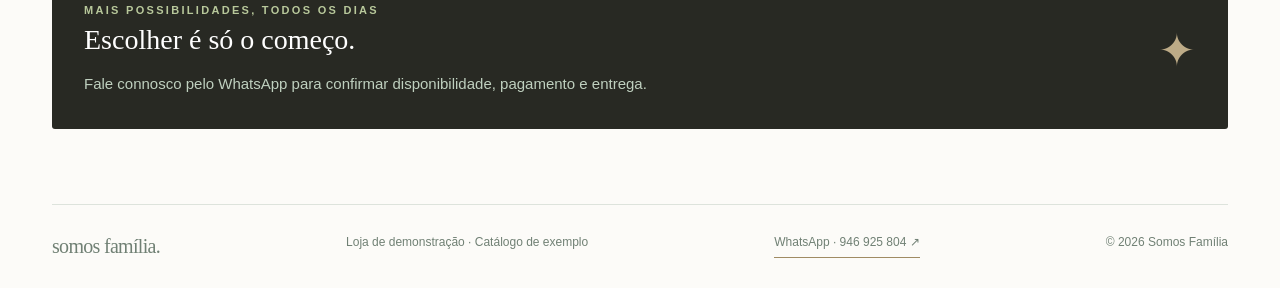
==== commit ad07af13: "Add files via upload" ====
--- a/index.html
+++ b/index.html
@@ -1,201 +1,9 @@
-<!DOCTYPE html>
-<html lang="pt-AO">
-  <head>
-    <meta charset="UTF-8" />
-    <meta name="viewport" content="width=device-width, initial-scale=1.0" />
-    <title>Somos Família | Seu estilo, sua escolha</title>
-    <meta
-      name="description"
-      content="Somos Família: descobertas modernas em moda, tecnologia e casa com entregas rápidas."
-    />
-    <link rel="preconnect" href="https://fonts.googleapis.com" />
-    <link rel="preconnect" href="https://fonts.gstatic.com" crossorigin />
-    <link
-      href="https://fonts.googleapis.com/css2?family=Inter:wght@400;500;600;700;800&display=swap"
-      rel="stylesheet"
-    />
-    <link rel="stylesheet" href="styles.css" />
-  </head>
-  <body>
-    <header class="topbar">
-      <div class="container nav">
-        <div class="brand">
-          <span class="brand-mark">SF</span>
-          <span>Somos Família</span>
-        </div>
+<!doctype html><html lang="pt"><head><meta charset="utf-8"><meta name="viewport" content="width=device-width,initial-scale=1"><title>Somos Família — Descubra o seu próximo favorito</title><meta name="description" content="Explore tecnologia, moda e artigos para casa. Loja de demonstração com catálogo e carrinho."><style>
+*{box-sizing:border-box}body{margin:0;color:#18362f;background:#fafaf6;font-family:Arial,sans-serif}button,input,select{font:inherit}button,a{cursor:pointer}button:focus-visible,a:focus-visible,input:focus-visible{outline:3px solid #e5a44b;outline-offset:4px}a{color:inherit;text-decoration:none}.top{background:#193c32;color:white;text-align:center;padding:10px;font-size:12px;letter-spacing:.5px}header{max-width:1240px;margin:auto;display:flex;align-items:center;justify-content:space-between;padding:25px 32px;border-bottom:1px solid #dde3dc}.brand{font-size:24px;font-weight:800;letter-spacing:-1px}.brand span{color:#d7994a}nav{display:flex;gap:30px;font-size:14px}.cartbtn{border:1px solid #bdccc0;background:transparent;border-radius:24px;padding:12px 18px}main{max-width:1240px;margin:auto;padding:30px 32px}.hero{background:#e9eee5;border-radius:20px;min-height:390px;display:grid;grid-template-columns:1fr 1fr;align-items:center;overflow:hidden;padding:52px}.eyebrow{font-size:11px;font-weight:bold;letter-spacing:2px;text-transform:uppercase;color:#50745e}h1{font-family:Georgia,serif;font-weight:400;font-size:58px;line-height:1.06;letter-spacing:-2px;margin:20px 0}h1 em{color:#648063}p{color:#64746a;font-size:15px;line-height:1.7}.primary{border:0;border-radius:7px;background:#193c32;color:white;padding:15px 24px;display:inline-block;font-weight:bold;font-size:13px}.heroart{position:relative;height:290px;display:grid;place-items:center}.circle{height:280px;width:280px;border-radius:50%;background:#d6dfcd;position:absolute}.heroart svg{width:320px;height:280px;position:relative;transform:rotate(-12deg);filter:drop-shadow(12px 18px 14px #53655340)}.tag{position:absolute;bottom:20px;right:0;background:#fafaf6;border-radius:12px;padding:15px;font-size:12px;box-shadow:0 8px 24px #20332915}.benefits{display:flex;justify-content:space-between;padding:25px 10px;border-bottom:1px solid #dde3dc;font-size:12px;color:#627367}.sectiontop{display:flex;justify-content:space-between;align-items:end;margin:45px 0 22px}h2{font-family:Georgia,serif;font-size:32px;font-weight:400;margin:8px 0}.tools{display:flex;gap:10px;flex-wrap:wrap;margin-bottom:25px}.search{border:1px solid #d6ddd3;border-radius:7px;background:white;padding:12px;min-width:240px}.filters{display:flex;gap:8px;flex-wrap:wrap}.filter{background:transparent;border:1px solid #d6ddd3;padding:11px 18px;border-radius:25px;color:#627367}.filter.active{background:#193c32;color:white;border-color:#193c32}.grid{display:grid;grid-template-columns:repeat(4,1fr);gap:23px}.product .picture{background:#eef0e9;border-radius:12px;height:225px;display:grid;place-items:center;position:relative}.picture svg{width:170px;height:165px;filter:drop-shadow(0 10px 8px #00000012)}.badge{position:absolute;top:12px;left:12px;background:white;border-radius:15px;font-size:10px;padding:6px 10px}.category{font-size:10px;text-transform:uppercase;letter-spacing:1.3px;color:#829083;margin:17px 0 7px}.product h3{font-size:15px;font-weight:500;margin:0 0 13px}.buyrow{display:flex;justify-content:space-between;align-items:center;font-size:15px;font-weight:bold}.add{background:#e8ece2;border:0;color:#193c32;border-radius:50%;width:34px;height:34px;font-size:22px}.banner{background:#193c32;color:white;border-radius:14px;padding:32px;margin:45px 0;display:flex;justify-content:space-between;align-items:center}.banner h2{font-size:28px}.banner p{color:#bfd0bf;margin-bottom:0}.banner span{font-size:45px;color:#c9d5a7}footer{border-top:1px solid #dde3dc;max-width:1176px;margin:auto;padding:30px 0;color:#708074;font-size:12px;display:flex;justify-content:space-between;gap:20px}.drawer{position:fixed;right:0;top:0;height:100dvh;width:430px;max-width:100%;background:#fafaf6;padding:28px;z-index:20;box-shadow:-20px 0 80px #0003;overflow:auto}.overlay{position:fixed;inset:0;background:#13271e66;z-index:19}.hidden{display:none!important}.drawerhead{display:flex;justify-content:space-between;align-items:center}.close{border:0;background:transparent;font-size:25px}.item{padding:18px 0;border-bottom:1px solid #ddd}.qty{display:flex;align-items:center;gap:15px;margin-top:10px}.qty button{border:1px solid #ccd4ca;background:white;border-radius:4px;padding:5px 10px}.total{display:flex;justify-content:space-between;margin:25px 0;font-size:20px}.notice{font-size:12px;padding:14px;background:#eeeadd;border-radius:6px;line-height:1.6}.checkout input{display:block;width:100%;padding:12px;margin:12px 0;border:1px solid #ccd4ca;border-radius:5px}.toast{position:fixed;bottom:25px;left:50%;transform:translateX(-50%);background:#193c32;color:white;padding:13px 22px;border-radius:8px;z-index:30;font-size:13px}.empty{grid-column:1/-1;padding:40px;text-align:center}@media(max-width:850px){.grid{grid-template-columns:repeat(2,1fr)}h1{font-size:43px}.hero{padding:32px}.heroart svg{width:230px}.circle{width:210px;height:210px}nav{display:none}.benefits{gap:15px;flex-wrap:wrap}}@media(max-width:520px){header{padding:20px}main{padding:20px}.hero{grid-template-columns:1fr;padding:27px}.heroart{height:230px}.hero h1{font-size:43px}.tag{bottom:0}.benefits{font-size:11px}.grid{gap:15px}.product .picture{height:175px}.picture svg{width:130px;height:130px}.sectiontop{display:block}.search{width:100%}.banner{padding:25px}.banner span{display:none}footer{margin:0 20px;flex-direction:column}.buyrow{font-size:13px}.brand{font-size:22px}}
 
-        <nav class="menu" aria-label="Navegação principal">
-          <a href="#inicio">Início</a>
-          <a href="#produtos">Produtos</a>
-          <a href="#categorias">Categorias</a>
-          <a href="#sobre">Sobre</a>
-        </nav>
-
-        <div class="actions">
-          <a class="ghost-btn" href="index.html#sobre">Contactos</a>
-          <a href="cart.html" class="cart-btn" aria-label="Carrinho de compras">
-            Carrinho <span id="cart-count">0</span>
-          </a>
-        </div>
-      </div>
-    </header>
-
-    <main>
-      <section id="inicio" class="hero">
-        <div class="container hero-grid">
-          <div class="hero-copy">
-            <p class="eyebrow">Bem-vindo à Somos Família</p>
-            <h1>Mais perto de si. Mais perto da família.</h1>
-            <p class="subtitle">
-              Descubra artigos de moda, casa e tecnologia. Consulte a disponibilidade e combine a entrega com a nossa loja.
-            </p>
-            <div class="hero-actions">
-              <a class="primary-btn" href="#produtos">Comprar agora</a>
-              <a class="secondary-btn" href="#sobre">Saiba mais</a>
-            </div>
-            <p class="catalog-note">Catálogo de apresentação · preços e disponibilidade a confirmar.</p>
-          </div>
-
-          <div class="hero-visual" aria-label="Produtos em destaque">
-            <div class="product-tag tag-top">Somos Família</div>
-            <div class="showcase-card large">
-              <div class="product-badge">Juntos, todos os dias</div>
-              <h3>🤗 🫂 🤗</h3>
-              <p>Casa · Moda · Tecnologia</p>
-            </div>
-            <div class="showcase-card small">
-              <div class="mini-card">
-                <span>Feito para si</span>
-              </div>
-            </div>
-          </div>
-        </div>
-      </section>
-
-      <section id="categorias" class="categories">
-        <div class="container">
-          <div class="section-head">
-            <p class="eyebrow">Categorias</p>
-            <h2>Explore por interesse</h2>
-          </div>
-
-          <div class="category-grid">
-            <article class="category-item">
-              <span class="emoji">👕</span>
-              <h3>Moda</h3>
-              <p>Looks para o dia a dia</p>
-            </article>
-            <article class="category-item">
-              <span class="emoji">💻</span>
-              <h3>Tecnologia</h3>
-              <p>Eletrônicos e acessórios</p>
-            </article>
-            <article class="category-item">
-              <span class="emoji">🏠</span>
-              <h3>Casa</h3>
-              <p>Itens para conforto e decoração</p>
-            </article>
-            <article class="category-item">
-              <span class="emoji">🎁</span>
-              <h3>Presentes</h3>
-              <p>Ideias para todas as ocasiões</p>
-            </article>
-          </div>
-        </div>
-      </section>
-
-      <section id="produtos" class="products">
-        <div class="container">
-          <div class="section-head row">
-            <div>
-              <p class="eyebrow">Destaques</p>
-              <h2>Produtos em alta</h2>
-            </div>
-            <a href="#produtos" class="text-link">Ver todos</a>
-          </div>
-
-          <div id="product-list" class="product-grid" aria-live="polite"></div>
-        </div>
-      </section>
-
-      <section class="benefits">
-        <div class="container benefit-grid">
-          <div class="benefit-box">
-            <span>🚚</span>
-            <h3>Entrega a combinar</h3>
-            <p>Prazo e custo confirmados antes de aceitar o pedido.</p>
-          </div>
-          <div class="benefit-box">
-            <span>🔒</span>
-            <h3>Pedido por mensagem</h3>
-            <p>Pagamento combinado diretamente com a loja.</p>
-          </div>
-          <div class="benefit-box">
-            <span>💬</span>
-            <h3>Atendimento</h3>
-            <p>Esclareça as suas dúvidas antes de comprar.</p>
-          </div>
-        </div>
-      </section>
-
-      <section id="sobre" class="about">
-        <div class="container about-grid">
-          <div class="about-copy">
-            <p class="eyebrow">Quem somos</p>
-            <h2>Uma loja pensada para facilitar suas compras.</h2>
-            <p>
-              A Somos Família combina qualidade, variedade e praticidade para que você encontre o
-              que precisa sem perder tempo.
-            </p>
-            <p>
-              Trabalhamos para entregar as melhores tendências com um atendimento acolhedor e
-              uma experiência de compra simples e confiável.
-            </p>
-          </div>
-
-          <div class="about-panel">
-            <ul>
-              <li>Produtos selecionados</li>
-              <li>Preços competitivos</li>
-              <li>Entregas a combinar</li>
-              <li>Suporte humano</li>
-            </ul>
-          </div>
-        </div>
-      </section>
-    </main>
-
-    <footer class="footer">
-      <div class="container footer-grid">
-        <div>
-          <div class="brand footer-brand">
-            <span class="brand-mark">SF</span>
-            <span>Somos Família</span>
-          </div>
-          <p>Seu próximo favorito está aqui.</p>
-        </div>
-
-        <div>
-          <h4>Empresa</h4>
-          <ul>
-            <li>Sobre</li>
-            <li>Contato</li>
-            <li>Políticas</li>
-          </ul>
-        </div>
-
-        <div>
-          <h4>Atendimento</h4>
-          <ul>
-            <li><a href="https://wa.me/244946925804" target="_blank" rel="noopener">WhatsApp: +244 946 925 804</a></li>
-            <li>Pedidos e informações pelo WhatsApp</li>
-            <li>Horário a confirmar</li>
-          </ul>
-        </div>
-      </div>
-    </footer>
-
-    <script src="catalog.js"></script><script src="store.js"></script>
-    <script src="script.js"></script>
-  </body>
-</html>
+body{background:#fcfbf8;color:#262722}.top{background:#282923;color:#e8dfcf;font-size:10px;letter-spacing:1.8px}header{padding-top:28px;padding-bottom:28px;border-color:#e5e1d9}.brand{font-family:Georgia,serif;font-weight:400;letter-spacing:-.7px}.brand span{color:#9b8158}nav{font-size:12px;letter-spacing:.5px}.cartbtn{border-color:#d6cdbd;border-radius:3px;font-size:12px}.hero{background:#eeebe4;border-radius:3px;padding:56px;min-height:410px}.eyebrow{color:#927b56;letter-spacing:2.3px}h1{font-size:60px;color:#282923}h1 em{color:#927b56}.circle{background:#ded8cb}.primary{background:#282923;border-radius:3px;font-size:12px;letter-spacing:.5px}.tag{border-radius:3px;background:#fcfbf8}.benefits{border-color:#e5e1d9;color:#777567}.product .picture{border-radius:3px}.filter{border-radius:3px;font-size:12px}.filter.active{background:#282923;border-color:#282923}.search{border-radius:3px}.badge{border-radius:2px;letter-spacing:.7px}.add{background:#eee8dc;color:#282923;border-radius:3px}.banner{background:#282923;border-radius:3px}.banner span{color:#bdab87}.drawer{background:#fcfbf8}.contactlinks{display:flex;gap:16px;flex-wrap:wrap}.contactlinks a{border-bottom:1px solid #a08b63;padding-bottom:3px}.whatsapp-select{width:100%;padding:12px;background:white;border:1px solid #d6cdbd;margin:10px 0 15px;border-radius:3px}.notice{background:#f0ece3}.toast{background:#282923;border-radius:3px}@media(max-width:520px){.hero{padding:27px}h1{font-size:43px}}
+.heroart .hug-image{width:100%;height:100%;max-width:390px;object-fit:contain;border-radius:12px}.heroart{height:320px}.heroart .tag{display:none}@media(max-width:520px){.heroart{height:260px}.heroart .hug-image{max-width:270px}}
+</style></head><body><div class="top">CATÁLOGO DE DEMONSTRAÇÃO · PREÇOS ILUSTRATIVOS EM KWANZAS</div><header><a class="brand" href="#">somos<span> família.</span></a><nav><a href="#catalogo">Comprar</a><a href="#catalogo" onclick="choose('Tecnologia')">Tecnologia</a><a href="#catalogo" onclick="choose('Casa')">Casa & estilo</a></nav><button class="cartbtn" onclick="openCart()">Carrinho <span id="count">0</span> ↗</button></header><main><section class="hero"><div><div class="eyebrow">Somos Família · Loja & estilo</div><h1>Tudo para si.<br><em>E para os seus.</em></h1><p>Tecnologia, moda e casa numa só seleção.<br>Descubra os detalhes que fazem parte da sua vida.</p><a href="#catalogo" class="primary">Explorar a coleção &nbsp; ↗</a></div><div class="heroart"><img class="hug-image" src="[data-uri]" alt="Somos Família em graffiti colorido, com dois emojis a abraçarem-se" width="600" height="600" fetchpriority="high"><div class="tag">✦ &nbsp; Descubra a seleção<br><strong style="display:block;margin-top:7px">Escolhidos para a sua vida.</strong></div></div></section><div class="benefits"><span>◇ &nbsp; Categorias para todos os gostos</span><span>◉ &nbsp; Preços em kwanzas</span><span>↗ &nbsp; Pedidos pelo WhatsApp</span></div><section id="catalogo"><div class="sectiontop"><div><div class="eyebrow">Encontre o seu favorito</div><h2>A nossa seleção</h2></div><span id="results" style="font-size:12px;color:#73816f"></span></div><div class="tools"><input class="search" id="search" type="search" placeholder="Pesquisar produtos…" aria-label="Pesquisar produtos"><div class="filters" id="filters"></div></div><div class="grid" id="grid"></div></section><section class="banner"><div><div class="eyebrow" style="color:#b8c89b">Mais possibilidades, todos os dias</div><h2>Escolher é só o começo.</h2><p>Fale connosco pelo WhatsApp para confirmar disponibilidade, pagamento e entrega.</p></div><span>✦</span></section></main><footer><span class="brand" style="font-size:20px">somos família.</span><span>Loja de demonstração · Catálogo de exemplo</span><div class="contactlinks"><a href="https://wa.me/244946925804" target="_blank" rel="noopener noreferrer">WhatsApp · 946 925 804 ↗</a></div><span>© 2026 Somos Família</span></footer><div class="overlay hidden" id="overlay" onclick="closeCart()"></div><aside class="drawer hidden" id="drawer" aria-label="Carrinho" role="dialog" aria-modal="true"><div class="drawerhead"><h2>O seu carrinho</h2><button class="close" onclick="closeCart()" aria-label="Fechar carrinho">×</button></div><div id="cartitems"></div><div class="total"><span>Total</span><strong id="total"></strong></div><div class="notice">Catálogo de exemplo: produtos e preços ilustrativos. O WhatsApp abre uma mensagem para enviar à loja. Confirme disponibilidade, pagamento e entrega antes de comprar.</div><label for="destination" style="display:block;margin-top:20px;font-size:13px">Escolha o contacto da loja</label><select class="whatsapp-select" id="destination"><option value="244946925804">WhatsApp · 946 925 804</option></select><button class="primary" id="checkoutbtn" style="width:100%" onclick="checkout()">Preparar pedido no WhatsApp ↗</button><p style="font-size:12px">A mensagem só será enviada quando confirmar no WhatsApp.</p><div id="confirmation" aria-live="polite"></div></aside><div id="toast" class="toast hidden" role="status"></div><script>
+const shapes={phone:'<rect x="65" y="12" width="90" height="160" rx="15" fill="#314d50"/><rect x="71" y="18" width="78" height="148" rx="10" fill="#bdcbb3"/><path d="M74 150L148 65v98H74z" fill="#8da98e"/><rect x="95" y="22" width="28" height="5" rx="3" fill="#314d50"/>',head:'<path d="M53 108V75a57 57 0 01114 0v33" fill="none" stroke="#385c48" stroke-width="15"/><rect x="40" y="90" width="34" height="68" rx="14" fill="#385c48"/><rect x="146" y="90" width="34" height="68" rx="14" fill="#385c48"/>',bag:'<path d="M52 64h116l12 105H40z" fill="#b69c7a"/><path d="M80 68V45a30 30 0 0160 0v23" fill="none" stroke="#786548" stroke-width="7"/><path d="M60 90h100" stroke="#dac7ad" stroke-width="2"/>',lamp:'<path d="M110 80v83M77 164h66" stroke="#a08458" stroke-width="7"/><path d="M66 25h88l25 65H41z" fill="#d6bd8e"/><ellipse cx="110" cy="90" rx="69" ry="9" fill="#b99a65"/>',shoe:'<path d="M30 117l30-57 31 10 12 40 62 12 28 18-8 20H25z" fill="#d1c2ad"/><path d="M24 151h169v13H24z" fill="#fff"/><path d="M76 89l27-5M82 100l27-5M88 111l27-5" stroke="#fafaf6" stroke-width="5"/>',watch:'<rect x="88" y="6" width="44" height="174" rx="12" fill="#c5b69c"/><rect x="70" y="48" width="80" height="90" rx="20" fill="#7b8078"/><rect x="76" y="54" width="68" height="78" rx="15" fill="#233c35"/><circle cx="110" cy="94" r="24" fill="none" stroke="#bdd19b" stroke-width="3"/><path d="M110 77v18l13 8" stroke="#fff" stroke-width="3" fill="none"/>',vase:'<path d="M88 55h44v32c0 18 33 21 33 51s-20 37-55 37-55-7-55-37 33-33 33-51z" fill="#c8997b"/><path d="M110 55V12M110 40l-28-20M110 32l26-17" stroke="#627c54" stroke-width="4"/><ellipse cx="79" cy="20" rx="20" ry="7" fill="#839767" transform="rotate(30 79 20)"/><ellipse cx="135" cy="15" rx="20" ry="7" fill="#839767" transform="rotate(-30 135 15)"/>',shirt:'<path d="M77 25l-43 23-19 40 34 16 13-23v87h96V81l13 23 34-16-19-40-43-23q-33 28-66 0z" fill="#8b9e86"/><path d="M77 25q33 28 66 0" fill="none" stroke="#647961" stroke-width="7"/>'};
+let products=[{id:1,name:'Smartphone Essential',cat:'Tecnologia',price:185000,art:'phone',badge:'Destaque'},{id:2,name:'Auscultadores sem fios',cat:'Tecnologia',price:32500,art:'head',badge:'Favorito'},{id:3,name:'Mala de uso diário',cat:'Moda',price:24000,art:'bag'},{id:4,name:'Candeeiro de mesa',cat:'Casa',price:18900,art:'lamp'},{id:5,name:'Sapatilhas Urban',cat:'Moda',price:28500,art:'shoe'},{id:6,name:'Relógio inteligente',cat:'Tecnologia',price:45000,art:'watch'},{id:7,name:'Jarra decorativa',cat:'Casa',price:12500,art:'vase'},{id:8,name:'T-shirt essencial',cat:'Moda',price:8500,art:'shirt'}];let cart={};try{cart=JSON.parse(localStorage.getItem('loja-cart')||'{}');for(const id of Object.keys(cart))if(!/^\d+$/.test(id)||!Number.isInteger(cart[id])||cart[id]<1)delete cart[id]}catch{}let category='Todos';const money=v=>new Intl.NumberFormat('pt-PT').format(v)+' Kz';function choose(c){category=c;render()}const esc=v=>String(v??'').replace(/[&<>"']/g,c=>({'&':'&amp;','<':'&lt;','>':'&gt;','"':'&quot;',"'":'&#39;'}[c]));function render(){document.getElementById('filters').innerHTML=['Todos',...new Set(products.map(p=>p.cat))].map(c=>`<button class="filter ${category===c?'active':''}" data-category="${esc(c)}" onclick="choose(this.dataset.category)">${esc(c)}</button>`).join('');const term=document.getElementById('search').value.toLocaleLowerCase('pt');const list=products.filter(p=>(category==='Todos'||p.cat===category)&&p.name.toLocaleLowerCase('pt').includes(term));document.getElementById('results').textContent=list.length+' produtos';document.getElementById('grid').innerHTML=list.map(p=>`<article class="product"><div class="picture" style="background:${p.cat==='Moda'?'#f1ebe3':p.cat==='Casa'?'#eeeae0':'#e9eee5'}">${p.badge?`<span class="badge">${esc(p.badge)}</span>`:''}${p.image?`<img src="${esc(p.image)}" alt="${esc(p.name)}" style="width:100%;height:100%;object-fit:contain;padding:15px">`:`<svg viewBox="0 0 220 185" role="img" aria-label="${esc(p.name)}, ilustração">${shapes[p.art]||shapes.bag}</svg>`}</div><div class="category">${esc(p.cat)}</div><h3>${esc(p.name)}</h3><p style="font-size:12px;margin:0 0 10px">${esc(p.description||'')}</p><div class="buyrow"><span>${money(p.price)}</span><button class="add" ${p.stock===0?'disabled':''} onclick="add(${p.id})" aria-label="Adicionar ${esc(p.name)} ao carrinho">+</button></div></article>`).join('')||'<p class="empty">Nenhum produto encontrado. Experimente outra pesquisa.</p>'}function persist(){try{localStorage.setItem('loja-cart',JSON.stringify(cart))}catch{}updateCart()}function add(id){const p=products.find(p=>p.id===id);if(!p||p.stock===0||(Number.isInteger(p.stock)&&(cart[id]||0)>=p.stock)){alert('Quantidade indisponível em stock.');return;}cart[id]=(cart[id]||0)+1;persist();const t=document.getElementById('toast');t.textContent='Produto adicionado ao carrinho';t.classList.remove('hidden');clearTimeout(window.toastTimer);window.toastTimer=setTimeout(()=>t.classList.add('hidden'),2200)}function change(id,n){if(n>0){add(id);return;}cart[id]+=n;if(cart[id]<=0)delete cart[id];persist()}function updateCart(){const items=products.filter(p=>cart[p.id]);document.getElementById('count').textContent=Object.values(cart).reduce((a,b)=>a+b,0);document.getElementById('cartitems').innerHTML=items.map(p=>`<div class="item"><strong>${esc(p.name)}</strong><p>${money(p.price*cart[p.id])}</p><div class="qty"><button onclick="change(${p.id},-1)" aria-label="Diminuir quantidade de ${esc(p.name)}">−</button><span>${cart[p.id]}</span><button onclick="change(${p.id},1)" aria-label="Aumentar quantidade de ${esc(p.name)}">+</button><button onclick="delete cart[${p.id}];persist()" style="margin-left:auto">Remover</button></div></div>`).join('')||'<p>O carrinho está vazio. Explore a nossa seleção.</p>';document.getElementById('total').textContent=money(items.reduce((s,p)=>s+p.price*cart[p.id],0));document.getElementById('checkoutbtn').disabled=!items.length;}function openCart(){document.getElementById('confirmation').textContent='';document.getElementById('drawer').classList.remove('hidden');document.getElementById('overlay').classList.remove('hidden');document.body.style.overflow='hidden';document.querySelector('.close').focus()}function closeCart(){document.getElementById('drawer').classList.add('hidden');document.getElementById('overlay').classList.add('hidden');document.body.style.overflow='';document.querySelector('.cartbtn').focus()}function checkout(){const items=products.filter(p=>cart[p.id]);if(!items.length)return;const total=items.reduce((v,p)=>v+p.price*cart[p.id],0);const message=['Olá, Somos Família! Gostaria de consultar este pedido.','CATÁLOGO DE EXEMPLO — confirmar produtos e preços.','',...items.map(p=>`${cart[p.id]} × ${p.name} — ${money(p.price*cart[p.id])}`),'',`Total ilustrativo: ${money(total)}`,'Por favor, confirmem disponibilidade, formas de pagamento e entrega.'].join('\n');const number=document.getElementById('destination').value;if(!['244946925804'].includes(number))return;window.open('https://wa.me/'+number+'?text='+encodeURIComponent(message),'_blank','noopener,noreferrer');document.getElementById('confirmation').textContent='Mensagem preparada. Envie-a no WhatsApp para falar com a loja.';}document.getElementById('search').addEventListener('input',render);document.addEventListener('keydown',e=>{if(e.key==='Escape')closeCart();if(e.key==='Tab'&&!document.getElementById('drawer').classList.contains('hidden')){const els=[...document.getElementById('drawer').querySelectorAll('button:not(:disabled),input,select,a[href]')].filter(el=>el.offsetParent!==null);if(e.shiftKey&&document.activeElement===els[0]){e.preventDefault();els.at(-1).focus()}else if(!e.shiftKey&&document.activeElement===els.at(-1)){e.preventDefault();els[0].focus()}}});render();updateCart();
+</script></body></html>
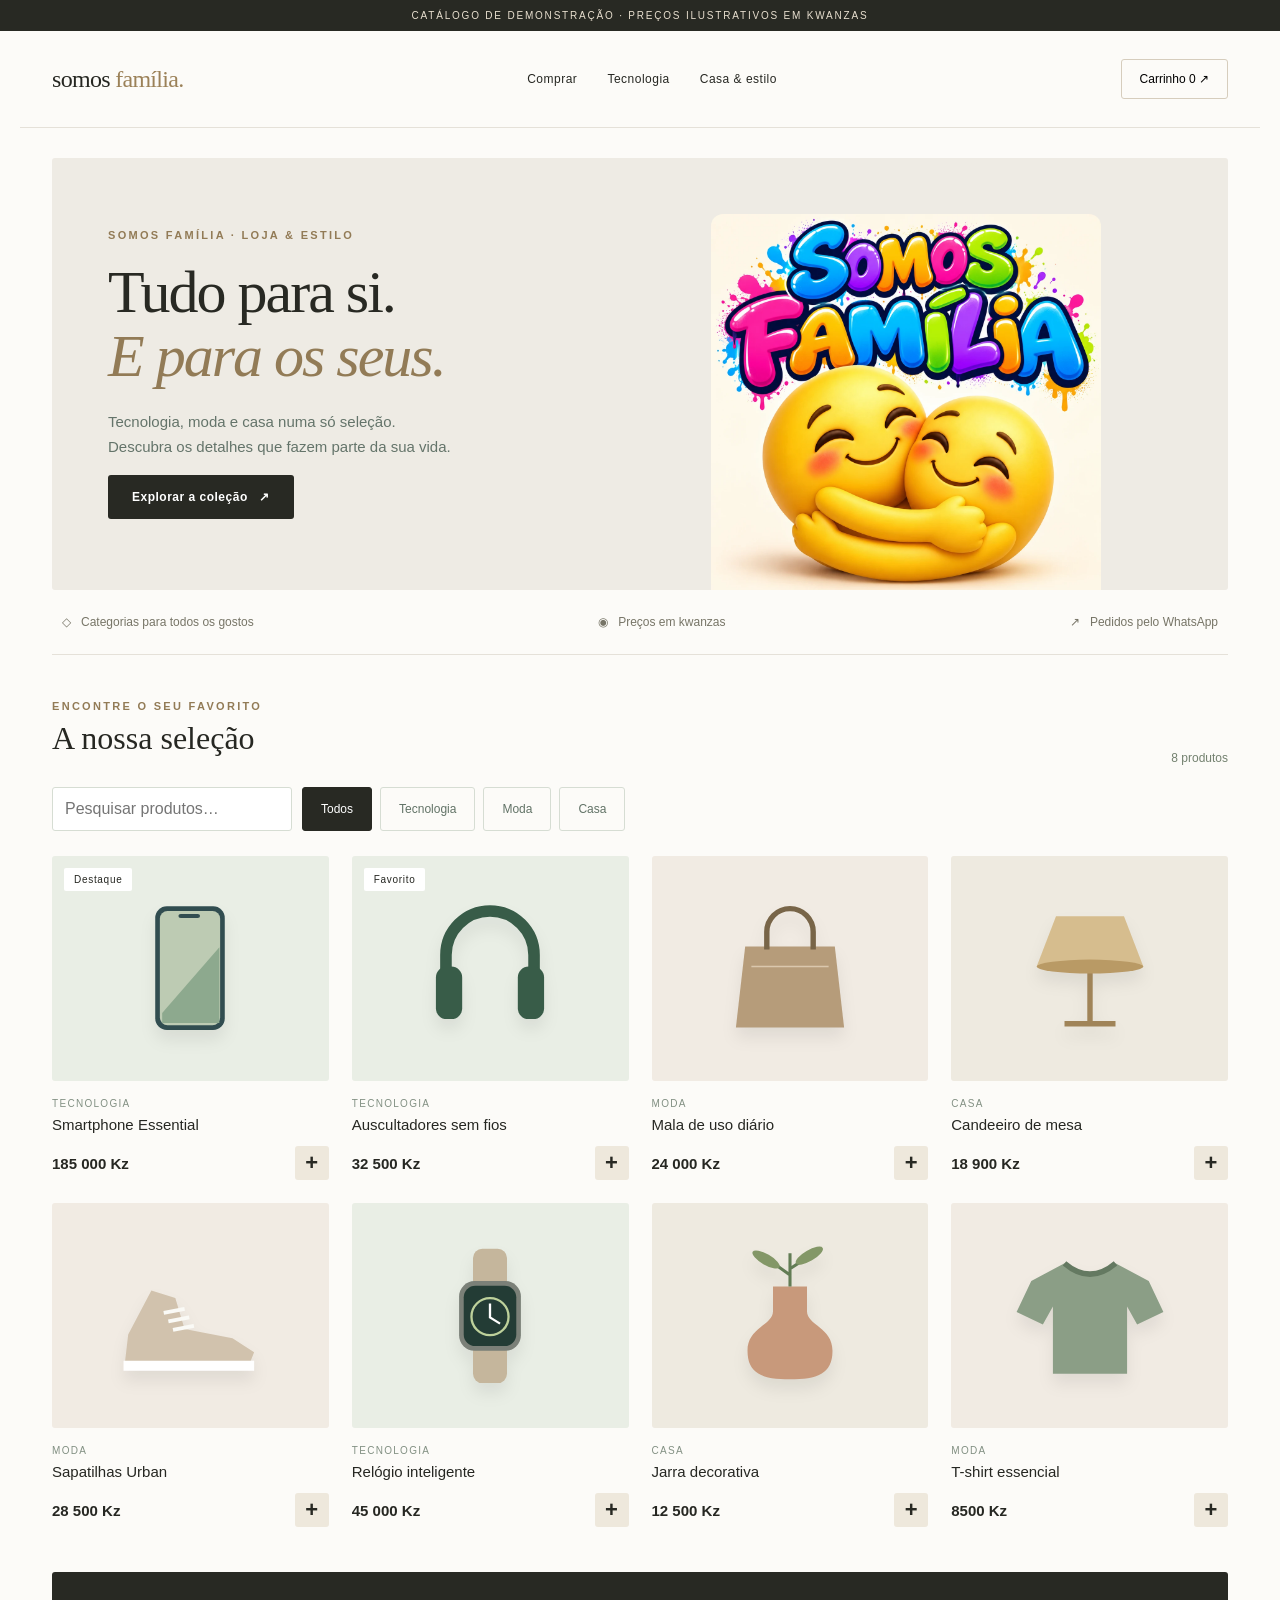
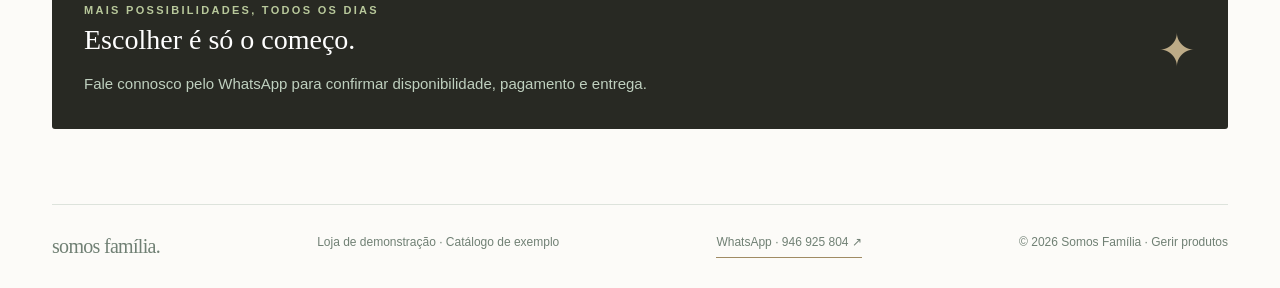
==== commit 4648beff: "Add files via upload" ====
--- a/index.html
+++ b/index.html
@@ -1,9 +1,9 @@
-<!doctype html><html lang="pt"><head><meta charset="utf-8"><meta name="viewport" content="width=device-width,initial-scale=1"><title>Somos Família — Descubra o seu próximo favorito</title><meta name="description" content="Explore tecnologia, moda e artigos para casa. Loja de demonstração com catálogo e carrinho."><style>
+<!doctype html><html lang="pt"><head><meta name="google-site-verification" content="MVeCQyyecToLQoJlcM_qnL5O55ktR2KbiCyvT6guzlY" /><meta charset="utf-8"><meta name="viewport" content="width=device-width,initial-scale=1"><title>Somos Família — Descubra o seu próximo favorito</title><meta name="description" content="Explore tecnologia, moda e artigos para casa. Loja de demonstração com catálogo e carrinho."><style>
 *{box-sizing:border-box}body{margin:0;color:#18362f;background:#fafaf6;font-family:Arial,sans-serif}button,input,select{font:inherit}button,a{cursor:pointer}button:focus-visible,a:focus-visible,input:focus-visible{outline:3px solid #e5a44b;outline-offset:4px}a{color:inherit;text-decoration:none}.top{background:#193c32;color:white;text-align:center;padding:10px;font-size:12px;letter-spacing:.5px}header{max-width:1240px;margin:auto;display:flex;align-items:center;justify-content:space-between;padding:25px 32px;border-bottom:1px solid #dde3dc}.brand{font-size:24px;font-weight:800;letter-spacing:-1px}.brand span{color:#d7994a}nav{display:flex;gap:30px;font-size:14px}.cartbtn{border:1px solid #bdccc0;background:transparent;border-radius:24px;padding:12px 18px}main{max-width:1240px;margin:auto;padding:30px 32px}.hero{background:#e9eee5;border-radius:20px;min-height:390px;display:grid;grid-template-columns:1fr 1fr;align-items:center;overflow:hidden;padding:52px}.eyebrow{font-size:11px;font-weight:bold;letter-spacing:2px;text-transform:uppercase;color:#50745e}h1{font-family:Georgia,serif;font-weight:400;font-size:58px;line-height:1.06;letter-spacing:-2px;margin:20px 0}h1 em{color:#648063}p{color:#64746a;font-size:15px;line-height:1.7}.primary{border:0;border-radius:7px;background:#193c32;color:white;padding:15px 24px;display:inline-block;font-weight:bold;font-size:13px}.heroart{position:relative;height:290px;display:grid;place-items:center}.circle{height:280px;width:280px;border-radius:50%;background:#d6dfcd;position:absolute}.heroart svg{width:320px;height:280px;position:relative;transform:rotate(-12deg);filter:drop-shadow(12px 18px 14px #53655340)}.tag{position:absolute;bottom:20px;right:0;background:#fafaf6;border-radius:12px;padding:15px;font-size:12px;box-shadow:0 8px 24px #20332915}.benefits{display:flex;justify-content:space-between;padding:25px 10px;border-bottom:1px solid #dde3dc;font-size:12px;color:#627367}.sectiontop{display:flex;justify-content:space-between;align-items:end;margin:45px 0 22px}h2{font-family:Georgia,serif;font-size:32px;font-weight:400;margin:8px 0}.tools{display:flex;gap:10px;flex-wrap:wrap;margin-bottom:25px}.search{border:1px solid #d6ddd3;border-radius:7px;background:white;padding:12px;min-width:240px}.filters{display:flex;gap:8px;flex-wrap:wrap}.filter{background:transparent;border:1px solid #d6ddd3;padding:11px 18px;border-radius:25px;color:#627367}.filter.active{background:#193c32;color:white;border-color:#193c32}.grid{display:grid;grid-template-columns:repeat(4,1fr);gap:23px}.product .picture{background:#eef0e9;border-radius:12px;height:225px;display:grid;place-items:center;position:relative}.picture svg{width:170px;height:165px;filter:drop-shadow(0 10px 8px #00000012)}.badge{position:absolute;top:12px;left:12px;background:white;border-radius:15px;font-size:10px;padding:6px 10px}.category{font-size:10px;text-transform:uppercase;letter-spacing:1.3px;color:#829083;margin:17px 0 7px}.product h3{font-size:15px;font-weight:500;margin:0 0 13px}.buyrow{display:flex;justify-content:space-between;align-items:center;font-size:15px;font-weight:bold}.add{background:#e8ece2;border:0;color:#193c32;border-radius:50%;width:34px;height:34px;font-size:22px}.banner{background:#193c32;color:white;border-radius:14px;padding:32px;margin:45px 0;display:flex;justify-content:space-between;align-items:center}.banner h2{font-size:28px}.banner p{color:#bfd0bf;margin-bottom:0}.banner span{font-size:45px;color:#c9d5a7}footer{border-top:1px solid #dde3dc;max-width:1176px;margin:auto;padding:30px 0;color:#708074;font-size:12px;display:flex;justify-content:space-between;gap:20px}.drawer{position:fixed;right:0;top:0;height:100dvh;width:430px;max-width:100%;background:#fafaf6;padding:28px;z-index:20;box-shadow:-20px 0 80px #0003;overflow:auto}.overlay{position:fixed;inset:0;background:#13271e66;z-index:19}.hidden{display:none!important}.drawerhead{display:flex;justify-content:space-between;align-items:center}.close{border:0;background:transparent;font-size:25px}.item{padding:18px 0;border-bottom:1px solid #ddd}.qty{display:flex;align-items:center;gap:15px;margin-top:10px}.qty button{border:1px solid #ccd4ca;background:white;border-radius:4px;padding:5px 10px}.total{display:flex;justify-content:space-between;margin:25px 0;font-size:20px}.notice{font-size:12px;padding:14px;background:#eeeadd;border-radius:6px;line-height:1.6}.checkout input{display:block;width:100%;padding:12px;margin:12px 0;border:1px solid #ccd4ca;border-radius:5px}.toast{position:fixed;bottom:25px;left:50%;transform:translateX(-50%);background:#193c32;color:white;padding:13px 22px;border-radius:8px;z-index:30;font-size:13px}.empty{grid-column:1/-1;padding:40px;text-align:center}@media(max-width:850px){.grid{grid-template-columns:repeat(2,1fr)}h1{font-size:43px}.hero{padding:32px}.heroart svg{width:230px}.circle{width:210px;height:210px}nav{display:none}.benefits{gap:15px;flex-wrap:wrap}}@media(max-width:520px){header{padding:20px}main{padding:20px}.hero{grid-template-columns:1fr;padding:27px}.heroart{height:230px}.hero h1{font-size:43px}.tag{bottom:0}.benefits{font-size:11px}.grid{gap:15px}.product .picture{height:175px}.picture svg{width:130px;height:130px}.sectiontop{display:block}.search{width:100%}.banner{padding:25px}.banner span{display:none}footer{margin:0 20px;flex-direction:column}.buyrow{font-size:13px}.brand{font-size:22px}}
 
 body{background:#fcfbf8;color:#262722}.top{background:#282923;color:#e8dfcf;font-size:10px;letter-spacing:1.8px}header{padding-top:28px;padding-bottom:28px;border-color:#e5e1d9}.brand{font-family:Georgia,serif;font-weight:400;letter-spacing:-.7px}.brand span{color:#9b8158}nav{font-size:12px;letter-spacing:.5px}.cartbtn{border-color:#d6cdbd;border-radius:3px;font-size:12px}.hero{background:#eeebe4;border-radius:3px;padding:56px;min-height:410px}.eyebrow{color:#927b56;letter-spacing:2.3px}h1{font-size:60px;color:#282923}h1 em{color:#927b56}.circle{background:#ded8cb}.primary{background:#282923;border-radius:3px;font-size:12px;letter-spacing:.5px}.tag{border-radius:3px;background:#fcfbf8}.benefits{border-color:#e5e1d9;color:#777567}.product .picture{border-radius:3px}.filter{border-radius:3px;font-size:12px}.filter.active{background:#282923;border-color:#282923}.search{border-radius:3px}.badge{border-radius:2px;letter-spacing:.7px}.add{background:#eee8dc;color:#282923;border-radius:3px}.banner{background:#282923;border-radius:3px}.banner span{color:#bdab87}.drawer{background:#fcfbf8}.contactlinks{display:flex;gap:16px;flex-wrap:wrap}.contactlinks a{border-bottom:1px solid #a08b63;padding-bottom:3px}.whatsapp-select{width:100%;padding:12px;background:white;border:1px solid #d6cdbd;margin:10px 0 15px;border-radius:3px}.notice{background:#f0ece3}.toast{background:#282923;border-radius:3px}@media(max-width:520px){.hero{padding:27px}h1{font-size:43px}}
 .heroart .hug-image{width:100%;height:100%;max-width:390px;object-fit:contain;border-radius:12px}.heroart{height:320px}.heroart .tag{display:none}@media(max-width:520px){.heroart{height:260px}.heroart .hug-image{max-width:270px}}
-</style></head><body><div class="top">CATÁLOGO DE DEMONSTRAÇÃO · PREÇOS ILUSTRATIVOS EM KWANZAS</div><header><a class="brand" href="#">somos<span> família.</span></a><nav><a href="#catalogo">Comprar</a><a href="#catalogo" onclick="choose('Tecnologia')">Tecnologia</a><a href="#catalogo" onclick="choose('Casa')">Casa & estilo</a></nav><button class="cartbtn" onclick="openCart()">Carrinho <span id="count">0</span> ↗</button></header><main><section class="hero"><div><div class="eyebrow">Somos Família · Loja & estilo</div><h1>Tudo para si.<br><em>E para os seus.</em></h1><p>Tecnologia, moda e casa numa só seleção.<br>Descubra os detalhes que fazem parte da sua vida.</p><a href="#catalogo" class="primary">Explorar a coleção &nbsp; ↗</a></div><div class="heroart"><img class="hug-image" src="[data-uri]" alt="Somos Família em graffiti colorido, com dois emojis a abraçarem-se" width="600" height="600" fetchpriority="high"><div class="tag">✦ &nbsp; Descubra a seleção<br><strong style="display:block;margin-top:7px">Escolhidos para a sua vida.</strong></div></div></section><div class="benefits"><span>◇ &nbsp; Categorias para todos os gostos</span><span>◉ &nbsp; Preços em kwanzas</span><span>↗ &nbsp; Pedidos pelo WhatsApp</span></div><section id="catalogo"><div class="sectiontop"><div><div class="eyebrow">Encontre o seu favorito</div><h2>A nossa seleção</h2></div><span id="results" style="font-size:12px;color:#73816f"></span></div><div class="tools"><input class="search" id="search" type="search" placeholder="Pesquisar produtos…" aria-label="Pesquisar produtos"><div class="filters" id="filters"></div></div><div class="grid" id="grid"></div></section><section class="banner"><div><div class="eyebrow" style="color:#b8c89b">Mais possibilidades, todos os dias</div><h2>Escolher é só o começo.</h2><p>Fale connosco pelo WhatsApp para confirmar disponibilidade, pagamento e entrega.</p></div><span>✦</span></section></main><footer><span class="brand" style="font-size:20px">somos família.</span><span>Loja de demonstração · Catálogo de exemplo</span><div class="contactlinks"><a href="https://wa.me/244946925804" target="_blank" rel="noopener noreferrer">WhatsApp · 946 925 804 ↗</a></div><span>© 2026 Somos Família</span></footer><div class="overlay hidden" id="overlay" onclick="closeCart()"></div><aside class="drawer hidden" id="drawer" aria-label="Carrinho" role="dialog" aria-modal="true"><div class="drawerhead"><h2>O seu carrinho</h2><button class="close" onclick="closeCart()" aria-label="Fechar carrinho">×</button></div><div id="cartitems"></div><div class="total"><span>Total</span><strong id="total"></strong></div><div class="notice">Catálogo de exemplo: produtos e preços ilustrativos. O WhatsApp abre uma mensagem para enviar à loja. Confirme disponibilidade, pagamento e entrega antes de comprar.</div><label for="destination" style="display:block;margin-top:20px;font-size:13px">Escolha o contacto da loja</label><select class="whatsapp-select" id="destination"><option value="244946925804">WhatsApp · 946 925 804</option></select><button class="primary" id="checkoutbtn" style="width:100%" onclick="checkout()">Preparar pedido no WhatsApp ↗</button><p style="font-size:12px">A mensagem só será enviada quando confirmar no WhatsApp.</p><div id="confirmation" aria-live="polite"></div></aside><div id="toast" class="toast hidden" role="status"></div><script>
+</style></head><body><div class="top">CATÁLOGO DE DEMONSTRAÇÃO · PREÇOS ILUSTRATIVOS EM KWANZAS</div><header><a class="brand" href="#">somos<span> família.</span></a><nav><a href="#catalogo">Comprar</a><a href="#catalogo" onclick="choose('Tecnologia')">Tecnologia</a><a href="#catalogo" onclick="choose('Casa')">Casa & estilo</a></nav><button class="cartbtn" onclick="openCart()">Carrinho <span id="count">0</span> ↗</button></header><main><section class="hero"><div><div class="eyebrow">Somos Família · Loja & estilo</div><h1>Tudo para si.<br><em>E para os seus.</em></h1><p>Tecnologia, moda e casa numa só seleção.<br>Descubra os detalhes que fazem parte da sua vida.</p><a href="#catalogo" class="primary">Explorar a coleção &nbsp; ↗</a></div><div class="heroart"><img class="hug-image" src="[data-uri]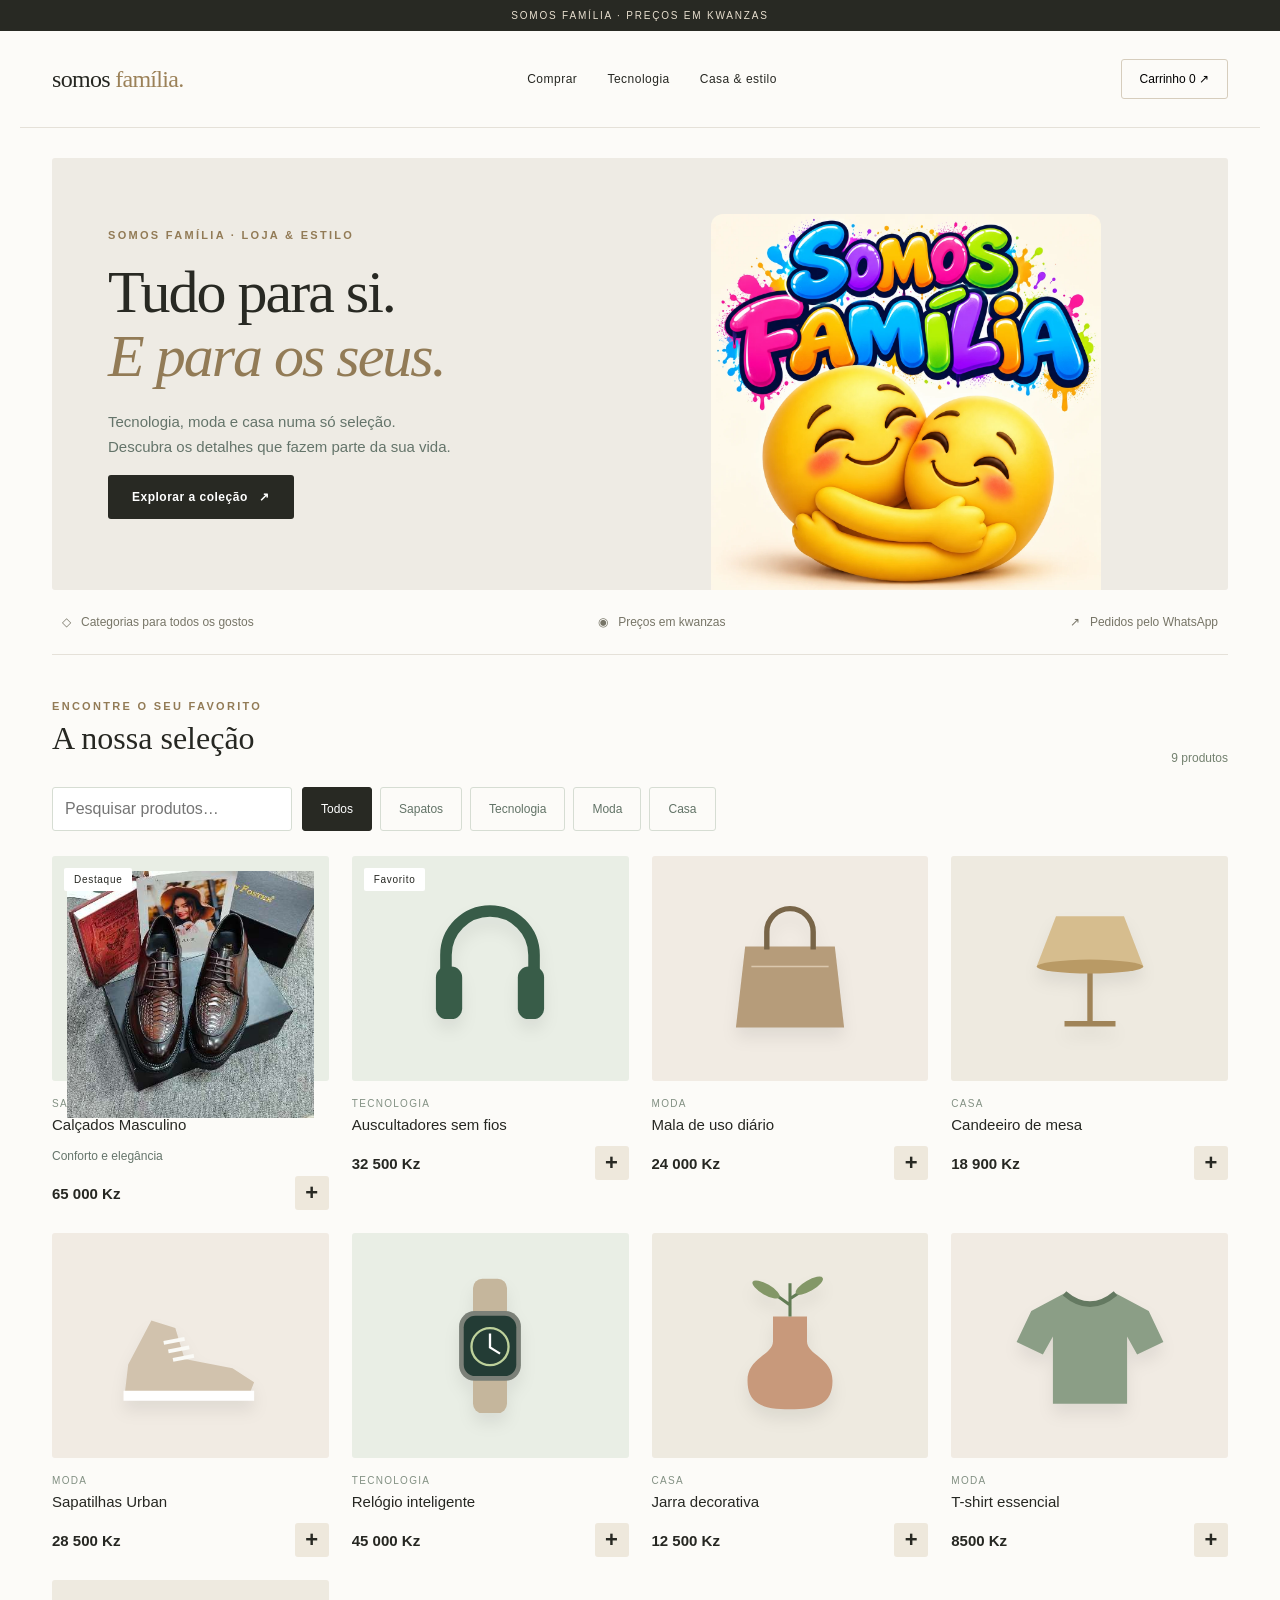
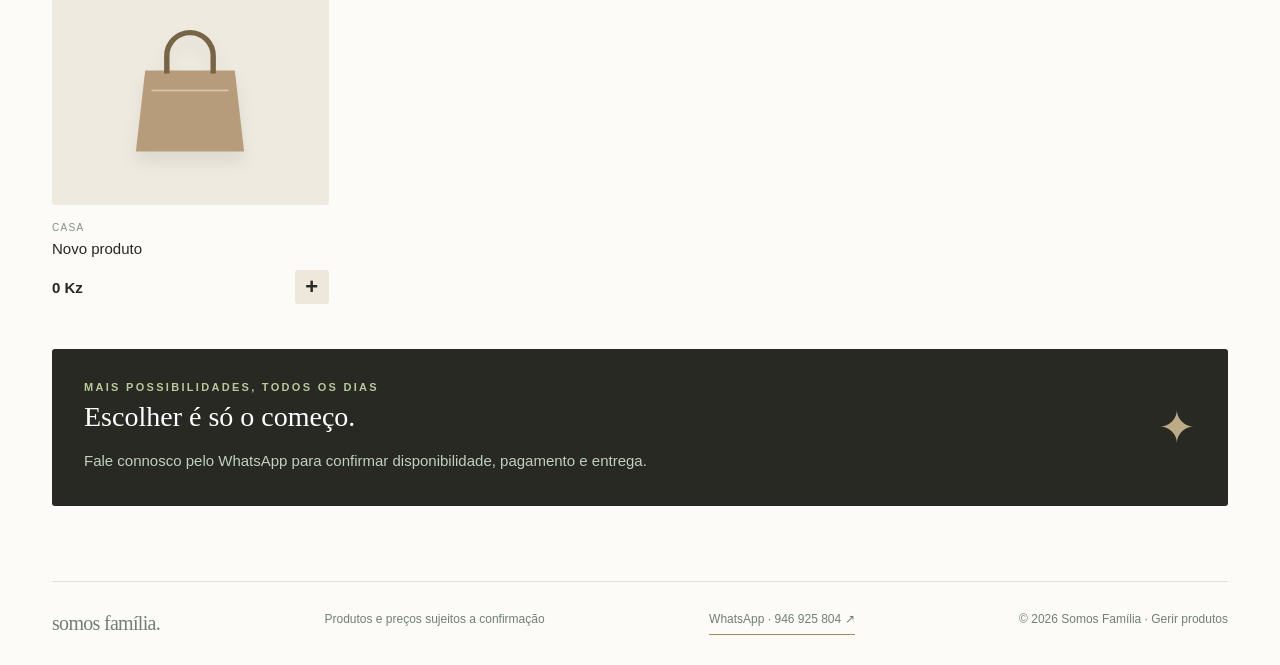
==== commit 61c6452a: "Atualizar produtos Somos Família pelo gestor" ====
--- a/index.html
+++ b/index.html
@@ -1,9 +1,9 @@
-<!doctype html><html lang="pt"><head><meta name="google-site-verification" content="MVeCQyyecToLQoJlcM_qnL5O55ktR2KbiCyvT6guzlY" /><meta charset="utf-8"><meta name="viewport" content="width=device-width,initial-scale=1"><title>Somos Família — Descubra o seu próximo favorito</title><meta name="description" content="Explore tecnologia, moda e artigos para casa. Loja de demonstração com catálogo e carrinho."><style>
+<!doctype html><html lang="pt"><head><meta name="google-site-verification" content="MVeCQyyecToLQoJlcM_qnL5O55ktR2KbiCyvT6guzlY" /><meta charset="utf-8"><meta name="viewport" content="width=device-width,initial-scale=1"><title>Somos Família — Descubra o seu próximo favorito</title><meta name="description" content="Explore tecnologia, moda e artigos para casa. Catálogo de produtos e pedidos por WhatsApp."><style>
 *{box-sizing:border-box}body{margin:0;color:#18362f;background:#fafaf6;font-family:Arial,sans-serif}button,input,select{font:inherit}button,a{cursor:pointer}button:focus-visible,a:focus-visible,input:focus-visible{outline:3px solid #e5a44b;outline-offset:4px}a{color:inherit;text-decoration:none}.top{background:#193c32;color:white;text-align:center;padding:10px;font-size:12px;letter-spacing:.5px}header{max-width:1240px;margin:auto;display:flex;align-items:center;justify-content:space-between;padding:25px 32px;border-bottom:1px solid #dde3dc}.brand{font-size:24px;font-weight:800;letter-spacing:-1px}.brand span{color:#d7994a}nav{display:flex;gap:30px;font-size:14px}.cartbtn{border:1px solid #bdccc0;background:transparent;border-radius:24px;padding:12px 18px}main{max-width:1240px;margin:auto;padding:30px 32px}.hero{background:#e9eee5;border-radius:20px;min-height:390px;display:grid;grid-template-columns:1fr 1fr;align-items:center;overflow:hidden;padding:52px}.eyebrow{font-size:11px;font-weight:bold;letter-spacing:2px;text-transform:uppercase;color:#50745e}h1{font-family:Georgia,serif;font-weight:400;font-size:58px;line-height:1.06;letter-spacing:-2px;margin:20px 0}h1 em{color:#648063}p{color:#64746a;font-size:15px;line-height:1.7}.primary{border:0;border-radius:7px;background:#193c32;color:white;padding:15px 24px;display:inline-block;font-weight:bold;font-size:13px}.heroart{position:relative;height:290px;display:grid;place-items:center}.circle{height:280px;width:280px;border-radius:50%;background:#d6dfcd;position:absolute}.heroart svg{width:320px;height:280px;position:relative;transform:rotate(-12deg);filter:drop-shadow(12px 18px 14px #53655340)}.tag{position:absolute;bottom:20px;right:0;background:#fafaf6;border-radius:12px;padding:15px;font-size:12px;box-shadow:0 8px 24px #20332915}.benefits{display:flex;justify-content:space-between;padding:25px 10px;border-bottom:1px solid #dde3dc;font-size:12px;color:#627367}.sectiontop{display:flex;justify-content:space-between;align-items:end;margin:45px 0 22px}h2{font-family:Georgia,serif;font-size:32px;font-weight:400;margin:8px 0}.tools{display:flex;gap:10px;flex-wrap:wrap;margin-bottom:25px}.search{border:1px solid #d6ddd3;border-radius:7px;background:white;padding:12px;min-width:240px}.filters{display:flex;gap:8px;flex-wrap:wrap}.filter{background:transparent;border:1px solid #d6ddd3;padding:11px 18px;border-radius:25px;color:#627367}.filter.active{background:#193c32;color:white;border-color:#193c32}.grid{display:grid;grid-template-columns:repeat(4,1fr);gap:23px}.product .picture{background:#eef0e9;border-radius:12px;height:225px;display:grid;place-items:center;position:relative}.picture svg{width:170px;height:165px;filter:drop-shadow(0 10px 8px #00000012)}.badge{position:absolute;top:12px;left:12px;background:white;border-radius:15px;font-size:10px;padding:6px 10px}.category{font-size:10px;text-transform:uppercase;letter-spacing:1.3px;color:#829083;margin:17px 0 7px}.product h3{font-size:15px;font-weight:500;margin:0 0 13px}.buyrow{display:flex;justify-content:space-between;align-items:center;font-size:15px;font-weight:bold}.add{background:#e8ece2;border:0;color:#193c32;border-radius:50%;width:34px;height:34px;font-size:22px}.banner{background:#193c32;color:white;border-radius:14px;padding:32px;margin:45px 0;display:flex;justify-content:space-between;align-items:center}.banner h2{font-size:28px}.banner p{color:#bfd0bf;margin-bottom:0}.banner span{font-size:45px;color:#c9d5a7}footer{border-top:1px solid #dde3dc;max-width:1176px;margin:auto;padding:30px 0;color:#708074;font-size:12px;display:flex;justify-content:space-between;gap:20px}.drawer{position:fixed;right:0;top:0;height:100dvh;width:430px;max-width:100%;background:#fafaf6;padding:28px;z-index:20;box-shadow:-20px 0 80px #0003;overflow:auto}.overlay{position:fixed;inset:0;background:#13271e66;z-index:19}.hidden{display:none!important}.drawerhead{display:flex;justify-content:space-between;align-items:center}.close{border:0;background:transparent;font-size:25px}.item{padding:18px 0;border-bottom:1px solid #ddd}.qty{display:flex;align-items:center;gap:15px;margin-top:10px}.qty button{border:1px solid #ccd4ca;background:white;border-radius:4px;padding:5px 10px}.total{display:flex;justify-content:space-between;margin:25px 0;font-size:20px}.notice{font-size:12px;padding:14px;background:#eeeadd;border-radius:6px;line-height:1.6}.checkout input{display:block;width:100%;padding:12px;margin:12px 0;border:1px solid #ccd4ca;border-radius:5px}.toast{position:fixed;bottom:25px;left:50%;transform:translateX(-50%);background:#193c32;color:white;padding:13px 22px;border-radius:8px;z-index:30;font-size:13px}.empty{grid-column:1/-1;padding:40px;text-align:center}@media(max-width:850px){.grid{grid-template-columns:repeat(2,1fr)}h1{font-size:43px}.hero{padding:32px}.heroart svg{width:230px}.circle{width:210px;height:210px}nav{display:none}.benefits{gap:15px;flex-wrap:wrap}}@media(max-width:520px){header{padding:20px}main{padding:20px}.hero{grid-template-columns:1fr;padding:27px}.heroart{height:230px}.hero h1{font-size:43px}.tag{bottom:0}.benefits{font-size:11px}.grid{gap:15px}.product .picture{height:175px}.picture svg{width:130px;height:130px}.sectiontop{display:block}.search{width:100%}.banner{padding:25px}.banner span{display:none}footer{margin:0 20px;flex-direction:column}.buyrow{font-size:13px}.brand{font-size:22px}}
 
 body{background:#fcfbf8;color:#262722}.top{background:#282923;color:#e8dfcf;font-size:10px;letter-spacing:1.8px}header{padding-top:28px;padding-bottom:28px;border-color:#e5e1d9}.brand{font-family:Georgia,serif;font-weight:400;letter-spacing:-.7px}.brand span{color:#9b8158}nav{font-size:12px;letter-spacing:.5px}.cartbtn{border-color:#d6cdbd;border-radius:3px;font-size:12px}.hero{background:#eeebe4;border-radius:3px;padding:56px;min-height:410px}.eyebrow{color:#927b56;letter-spacing:2.3px}h1{font-size:60px;color:#282923}h1 em{color:#927b56}.circle{background:#ded8cb}.primary{background:#282923;border-radius:3px;font-size:12px;letter-spacing:.5px}.tag{border-radius:3px;background:#fcfbf8}.benefits{border-color:#e5e1d9;color:#777567}.product .picture{border-radius:3px}.filter{border-radius:3px;font-size:12px}.filter.active{background:#282923;border-color:#282923}.search{border-radius:3px}.badge{border-radius:2px;letter-spacing:.7px}.add{background:#eee8dc;color:#282923;border-radius:3px}.banner{background:#282923;border-radius:3px}.banner span{color:#bdab87}.drawer{background:#fcfbf8}.contactlinks{display:flex;gap:16px;flex-wrap:wrap}.contactlinks a{border-bottom:1px solid #a08b63;padding-bottom:3px}.whatsapp-select{width:100%;padding:12px;background:white;border:1px solid #d6cdbd;margin:10px 0 15px;border-radius:3px}.notice{background:#f0ece3}.toast{background:#282923;border-radius:3px}@media(max-width:520px){.hero{padding:27px}h1{font-size:43px}}
 .heroart .hug-image{width:100%;height:100%;max-width:390px;object-fit:contain;border-radius:12px}.heroart{height:320px}.heroart .tag{display:none}@media(max-width:520px){.heroart{height:260px}.heroart .hug-image{max-width:270px}}
-</style></head><body><div class="top">CATÁLOGO DE DEMONSTRAÇÃO · PREÇOS ILUSTRATIVOS EM KWANZAS</div><header><a class="brand" href="#">somos<span> família.</span></a><nav><a href="#catalogo">Comprar</a><a href="#catalogo" onclick="choose('Tecnologia')">Tecnologia</a><a href="#catalogo" onclick="choose('Casa')">Casa & estilo</a></nav><button class="cartbtn" onclick="openCart()">Carrinho <span id="count">0</span> ↗</button></header><main><section class="hero"><div><div class="eyebrow">Somos Família · Loja & estilo</div><h1>Tudo para si.<br><em>E para os seus.</em></h1><p>Tecnologia, moda e casa numa só seleção.<br>Descubra os detalhes que fazem parte da sua vida.</p><a href="#catalogo" class="primary">Explorar a coleção &nbsp; ↗</a></div><div class="heroart"><img class="hug-image" src="[data-uri]" alt="Somos Família em graffiti colorido, com dois emojis a abraçarem-se" width="600" height="600" fetchpriority="high"><div class="tag">✦ &nbsp; Descubra a seleção<br><strong style="display:block;margin-top:7px">Escolhidos para a sua vida.</strong></div></div></section><div class="benefits"><span>◇ &nbsp; Categorias para todos os gostos</span><span>◉ &nbsp; Preços em kwanzas</span><span>↗ &nbsp; Pedidos pelo WhatsApp</span></div><section id="catalogo"><div class="sectiontop"><div><div class="eyebrow">Encontre o seu favorito</div><h2>A nossa seleção</h2></div><span id="results" style="font-size:12px;color:#73816f"></span></div><div class="tools"><input class="search" id="search" type="search" placeholder="Pesquisar produtos…" aria-label="Pesquisar produtos"><div class="filters" id="filters"></div></div><div class="grid" id="grid"></div></section><section class="banner"><div><div class="eyebrow" style="color:#b8c89b">Mais possibilidades, todos os dias</div><h2>Escolher é só o começo.</h2><p>Fale connosco pelo WhatsApp para confirmar disponibilidade, pagamento e entrega.</p></div><span>✦</span></section></main><footer><span class="brand" style="font-size:20px">somos família.</span><span>Loja de demonstração · Catálogo de exemplo</span><div class="contactlinks"><a href="https://wa.me/244946925804" target="_blank" rel="noopener noreferrer">WhatsApp · 946 925 804 ↗</a></div><span>© 2026 Somos Família · <a href="admin.html">Gerir produtos</a></span></footer><div class="overlay hidden" id="overlay" onclick="closeCart()"></div><aside class="drawer hidden" id="drawer" aria-label="Carrinho" role="dialog" aria-modal="true"><div class="drawerhead"><h2>O seu carrinho</h2><button class="close" onclick="closeCart()" aria-label="Fechar carrinho">×</button></div><div id="cartitems"></div><div class="total"><span>Total</span><strong id="total"></strong></div><div class="notice">Catálogo de exemplo: produtos e preços ilustrativos. O WhatsApp abre uma mensagem para enviar à loja. Confirme disponibilidade, pagamento e entrega antes de comprar.</div><label for="destination" style="display:block;margin-top:20px;font-size:13px">Escolha o contacto da loja</label><select class="whatsapp-select" id="destination"><option value="244946925804">WhatsApp · 946 925 804</option></select><button class="primary" id="checkoutbtn" style="width:100%" onclick="checkout()">Preparar pedido no WhatsApp ↗</button><p style="font-size:12px">A mensagem só será enviada quando confirmar no WhatsApp.</p><div id="confirmation" aria-live="polite"></div></aside><div id="toast" class="toast hidden" role="status"></div><script>
+</style></head><body><div class="top">SOMOS FAMÍLIA · PREÇOS EM KWANZAS</div><header><a class="brand" href="#">somos<span> família.</span></a><nav><a href="#catalogo">Comprar</a><a href="#catalogo" onclick="choose('Tecnologia')">Tecnologia</a><a href="#catalogo" onclick="choose('Casa')">Casa & estilo</a></nav><button class="cartbtn" onclick="openCart()">Carrinho <span id="count">0</span> ↗</button></header><main><section class="hero"><div><div class="eyebrow">Somos Família · Loja & estilo</div><h1>Tudo para si.<br><em>E para os seus.</em></h1><p>Tecnologia, moda e casa numa só seleção.<br>Descubra os detalhes que fazem parte da sua vida.</p><a href="#catalogo" class="primary">Explorar a coleção &nbsp; ↗</a></div><div class="heroart"><img class="hug-image" src="[data-uri]